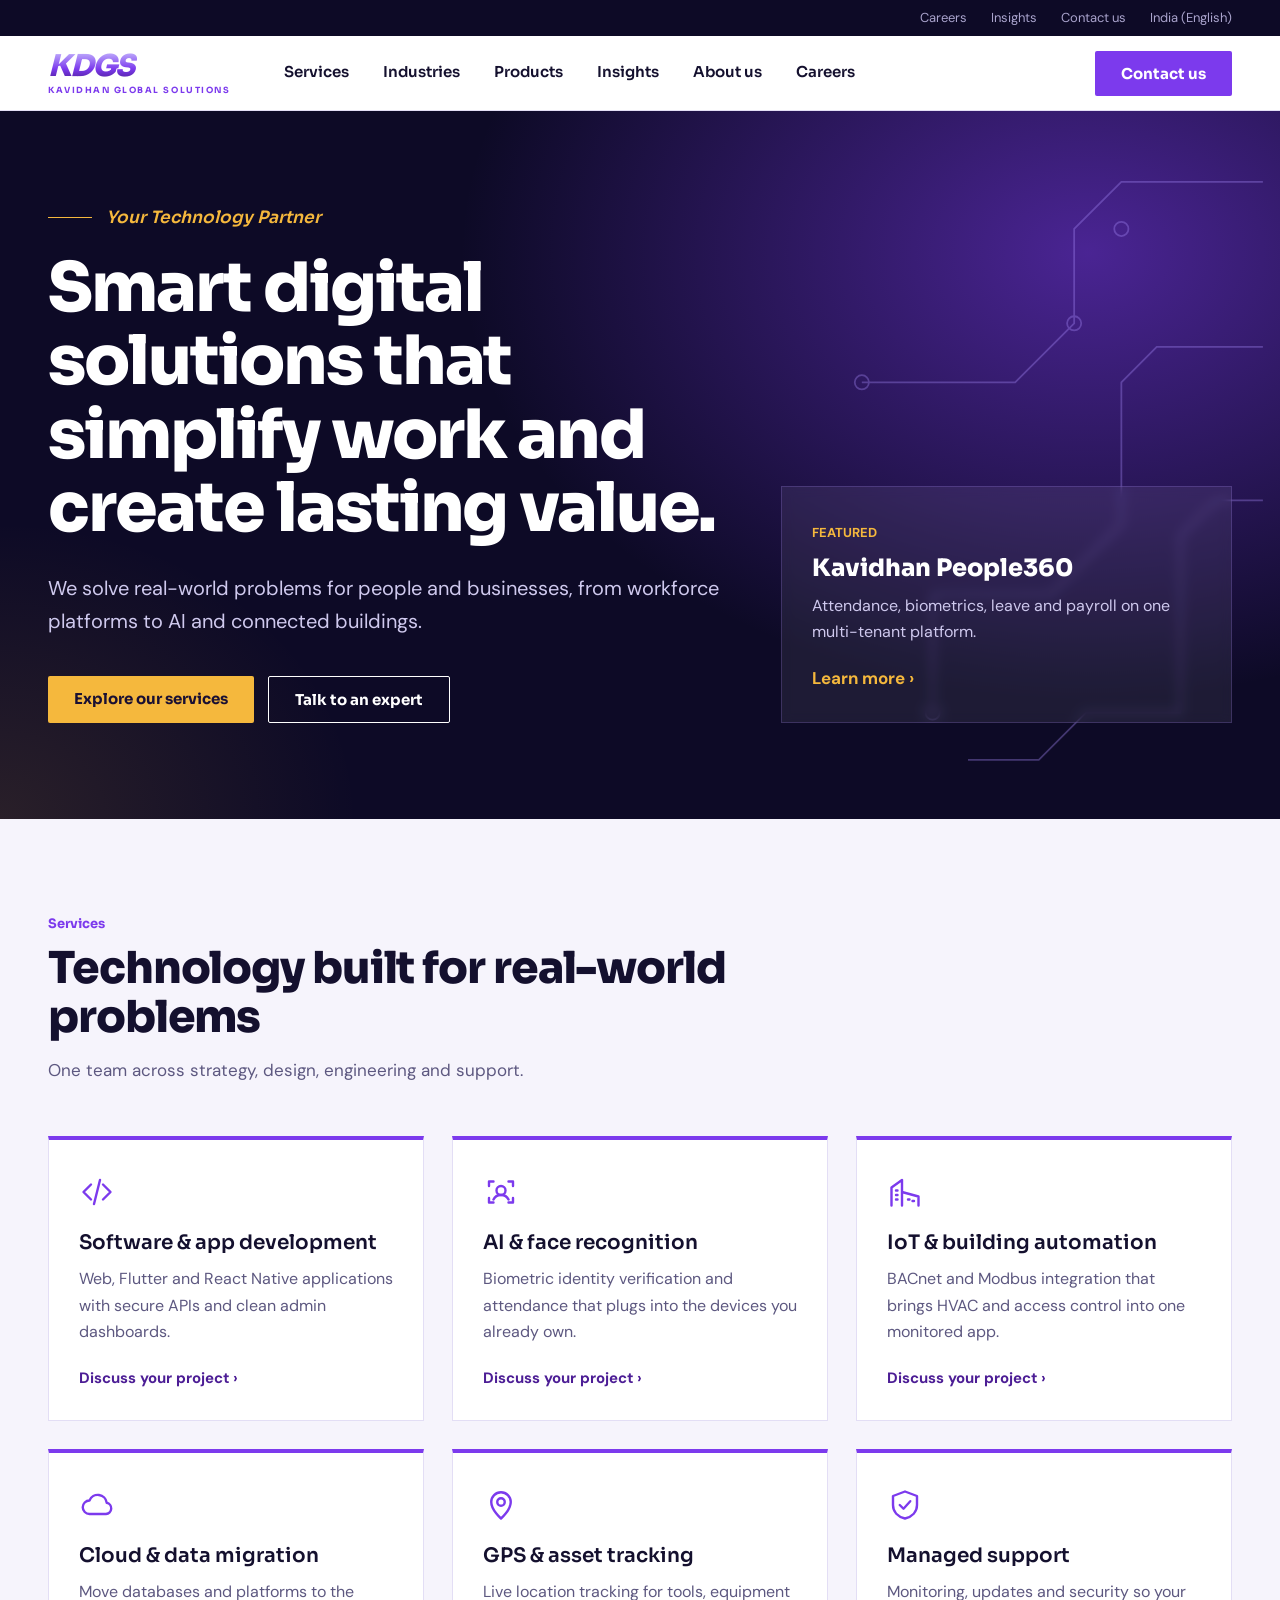
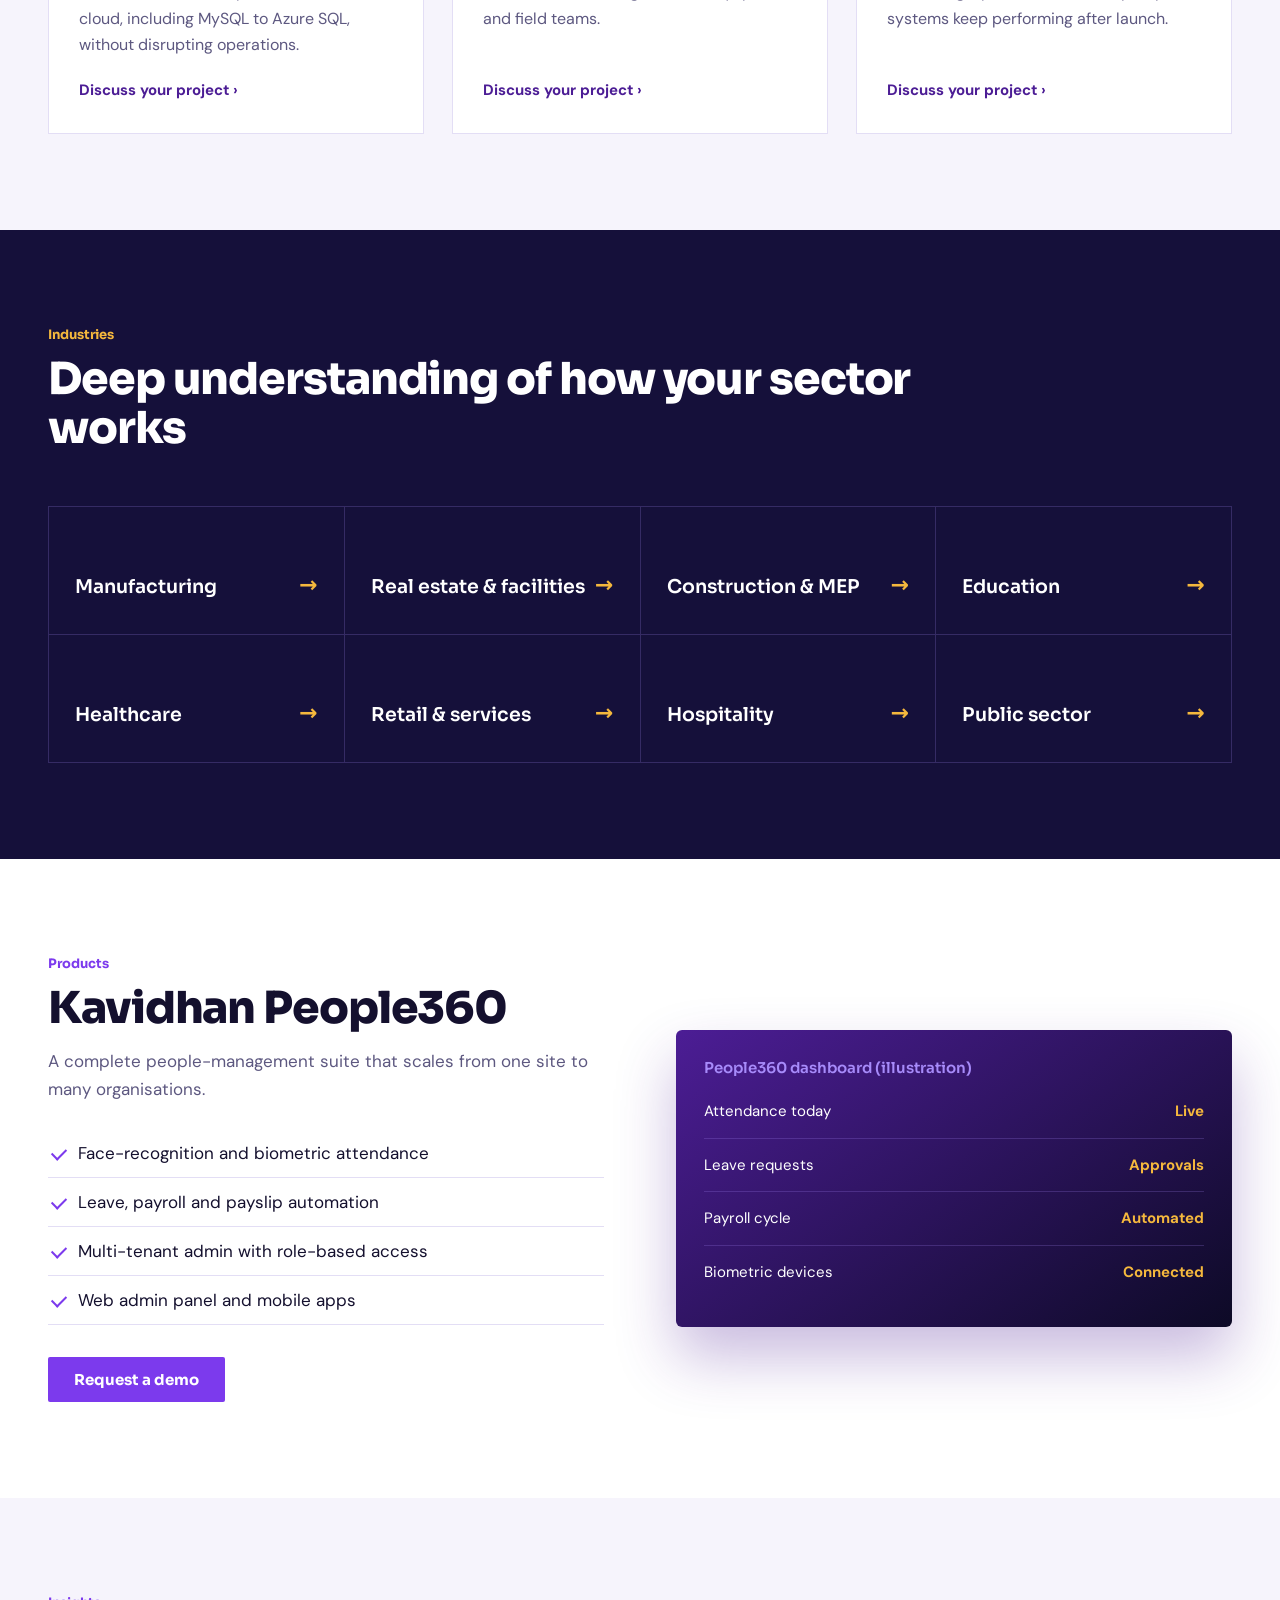
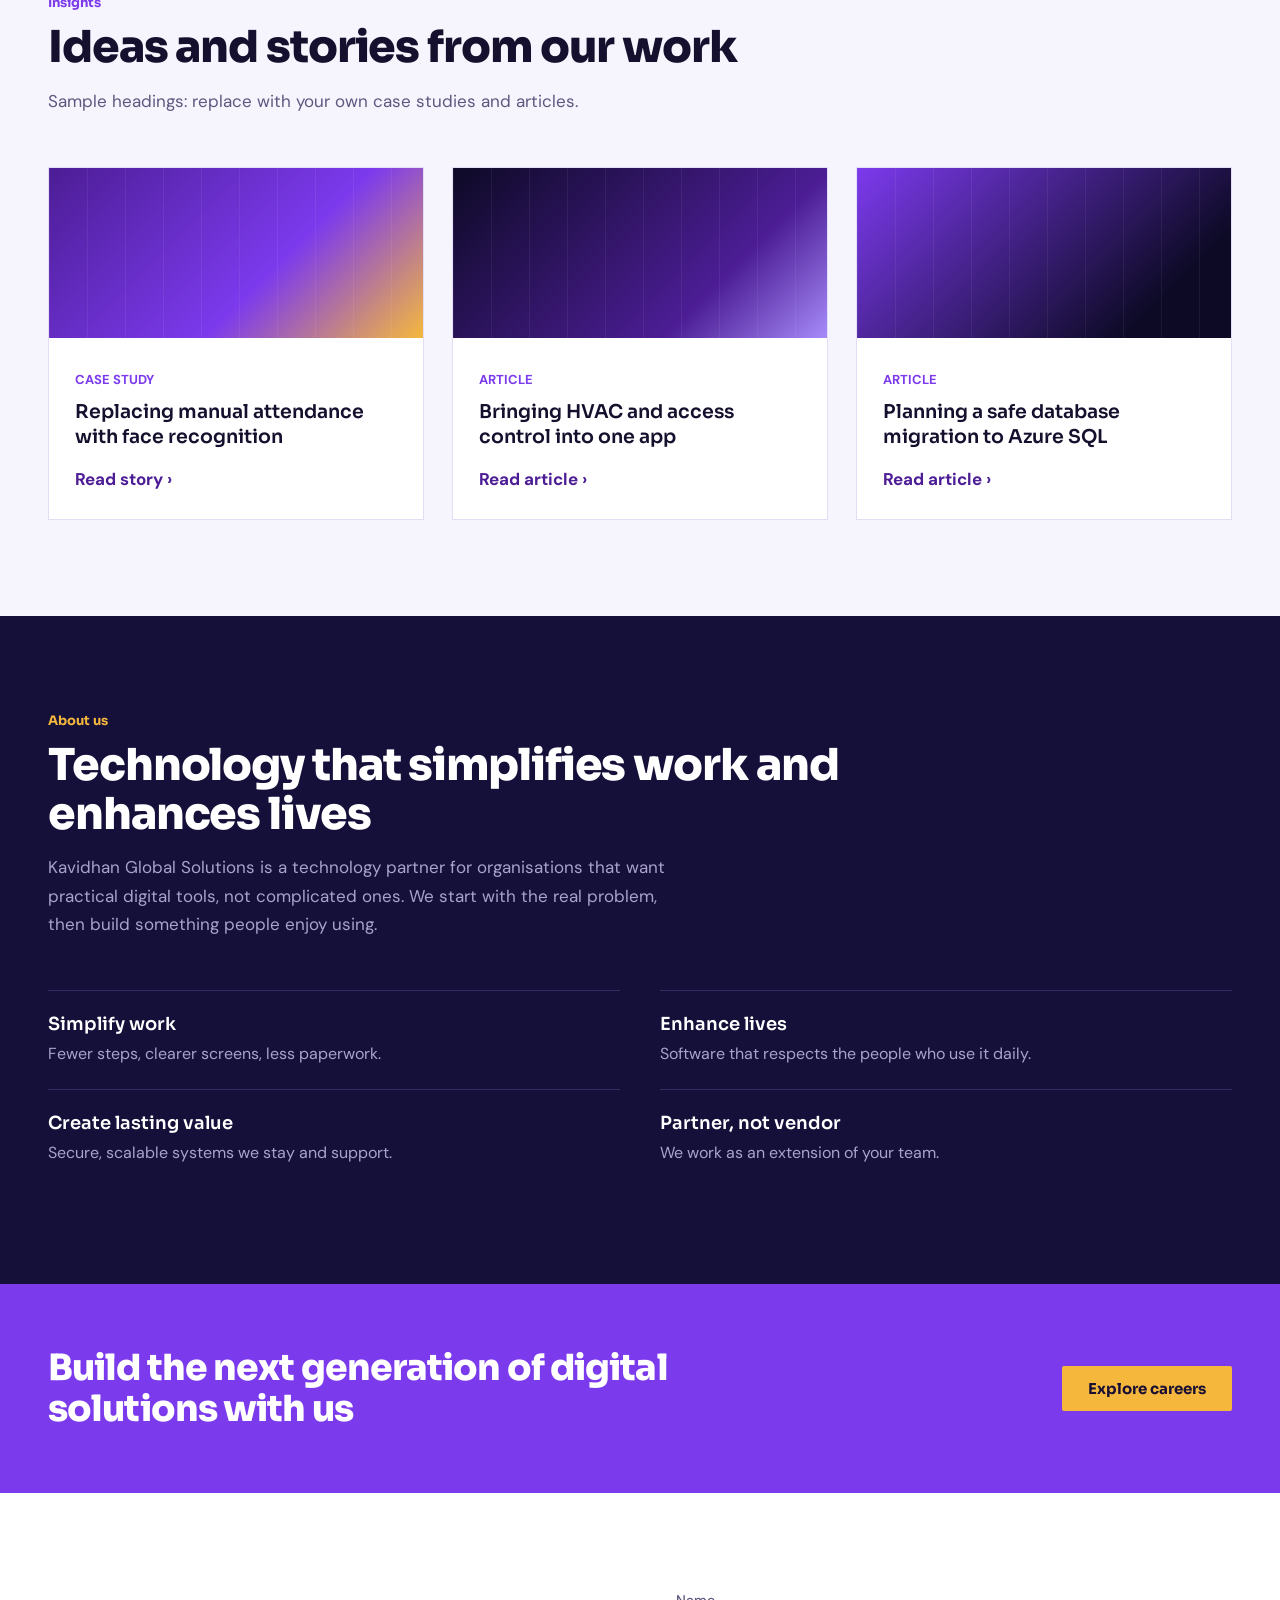
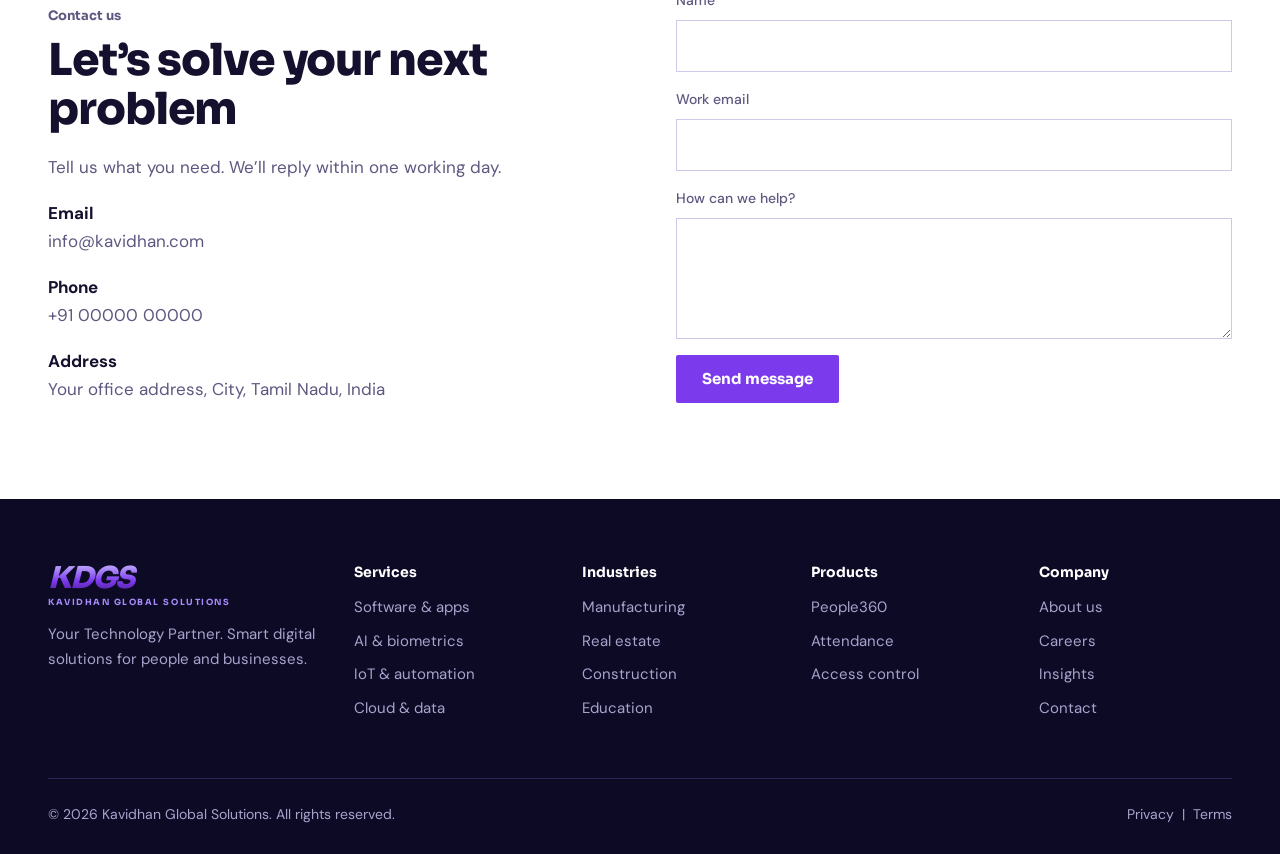
==== index.html @ 0da5077d "Create index.html" ====
<!DOCTYPE html>
<html lang="en">
<head>
<meta charset="utf-8">
<meta name="viewport" content="width=device-width, initial-scale=1">
<title>Kavidhan Global Solutions | Your Technology Partner</title>
<meta name="description" content="Kavidhan Global Solutions (KDGS): digital, AI and connected-systems solutions that simplify work, enhance lives and create lasting value.">
<link rel="preconnect" href="https://fonts.googleapis.com">
<link rel="preconnect" href="https://fonts.gstatic.com" crossorigin>
<link href="https://fonts.googleapis.com/css2?family=Sora:wght@400;600;800&family=DM+Sans:wght@400;500;700&display=swap" rel="stylesheet">
<style>
:root{--ink:#14102e;--bg:#0d0a26;--bg2:#15103a;--violet:#7c3aed;--violet-d:#4c1d95;--violet-l:#a78bfa;--gold:#f5b83d;--paper:#f6f4fc;--muted:#5d5880;--mutedd:#a9a3cc;--line:#e3def5;--lined:rgba(167,139,250,.22);
--display:'Sora',system-ui,sans-serif;--body:'DM Sans',system-ui,sans-serif}
*{box-sizing:border-box;margin:0;padding:0}
html{scroll-behavior:smooth}
body{font:400 17px/1.65 var(--body);color:var(--ink);background:#fff;-webkit-font-smoothing:antialiased}
a{color:inherit;text-decoration:none}
ul{list-style:none}
:focus-visible{outline:2px solid var(--gold);outline-offset:3px}
.wrap{max-width:1240px;margin:0 auto;padding:0 28px}
.arrow::after{content:" \203A";font-weight:700}

/* logo */
.logo{display:inline-flex;flex-direction:column;line-height:1}
.logo b{font:800 italic 30px/1 var(--display);letter-spacing:-.04em;background:linear-gradient(180deg,#c4b5fd,#7c3aed 60%,#4c1d95);-webkit-background-clip:text;background-clip:text;color:transparent}
.logo i{font:700 8.5px/1 var(--display);letter-spacing:.18em;color:var(--violet);margin-top:5px;font-style:normal}

/* top bar + nav */
.util{background:var(--bg);color:var(--mutedd);font-size:13px}
.util .wrap{display:flex;justify-content:flex-end;gap:24px;height:36px;align-items:center}
.util a:hover{color:var(--gold)}
header{position:sticky;top:0;z-index:20;background:#fff;border-bottom:1px solid var(--line)}
nav{display:flex;align-items:center;gap:40px;height:74px}
.menu{display:flex;gap:6px;height:100%;flex:1}
.menu>li{position:static;display:flex;align-items:center}
.menu>li>a{padding:0 14px;height:100%;display:flex;align-items:center;font:600 15px var(--display);border-bottom:3px solid transparent}
.menu>li:hover>a,.menu>li:focus-within>a{border-color:var(--violet);color:var(--violet-d)}
.mega{position:absolute;left:0;right:0;top:100%;background:#fff;border-top:1px solid var(--line);box-shadow:0 24px 40px rgba(20,16,46,.12);display:none;padding:34px 0}
.menu>li:hover .mega,.menu>li:focus-within .mega{display:block}
.mega .wrap{display:grid;grid-template-columns:1.1fr 2fr;gap:48px}
.mega h4{font:800 22px/1.2 var(--display);margin-bottom:8px}
.mega p{color:var(--muted);font-size:15px}
.mega ul{display:grid;grid-template-columns:1fr 1fr;gap:6px 32px;align-content:start}
.mega li a{display:block;padding:8px 0;font-weight:500;border-bottom:1px solid var(--line)}
.mega li a:hover{color:var(--violet)}
.btn{display:inline-block;padding:13px 26px;font:700 15px var(--display);border-radius:2px;transition:.2s;cursor:pointer;border:0}
.btn.gold{background:var(--gold);color:#1a1033}.btn.gold:hover{background:#ffd06b}
.btn.vio{background:var(--violet);color:#fff}.btn.vio:hover{background:var(--violet-d)}
.btn.ghost{border:1.5px solid #fff;color:#fff;background:none}.btn.ghost:hover{background:#fff;color:var(--ink)}
.tog{display:none;margin-left:auto;background:none;border:1px solid var(--line);padding:8px 12px;font:600 14px var(--display);border-radius:4px}
@media(max-width:980px){
 .tog{display:block}.nav-cta{display:none}
 .menu{display:none;position:absolute;top:100%;left:0;right:0;background:#fff;flex-direction:column;height:auto;padding:8px 28px 20px;border-bottom:1px solid var(--line)}
 .menu.open{display:flex}.menu>li{height:auto}.menu>li>a{padding:12px 0;height:auto;border:0}.mega{display:none!important}}

/* hero */
.hero{background:radial-gradient(70% 90% at 85% 20%,rgba(124,58,237,.55),transparent 70%),radial-gradient(40% 60% at 0% 100%,rgba(245,184,61,.12),transparent 70%),var(--bg);color:#fff;position:relative;overflow:hidden}
.hero svg{position:absolute;right:-40px;top:0;height:100%;width:55%;opacity:.35;pointer-events:none}
.hero .wrap{position:relative;display:grid;grid-template-columns:1.5fr 1fr;gap:56px;padding-top:96px;padding-bottom:96px;align-items:end}
.tag{display:flex;align-items:center;gap:14px;font:italic 600 17px var(--display);color:var(--gold);margin-bottom:24px}
.tag::before{content:"";height:1px;width:44px;background:var(--gold)}
h1{font:800 clamp(36px,5.6vw,68px)/1.08 var(--display);letter-spacing:-.03em}
.hero p.lead{font-size:20px;color:#cfc9ee;max-width:34em;margin:26px 0 38px}
.cta{display:flex;gap:14px;flex-wrap:wrap}
.feat{background:rgba(255,255,255,.07);border:1px solid var(--lined);backdrop-filter:blur(6px);padding:30px}
.feat small{color:var(--gold);font-weight:700;font-size:13px}
.feat h3{font:800 24px/1.25 var(--display);margin:8px 0 10px}
.feat p{color:#cfc9ee;font-size:16px;margin-bottom:18px}
.feat a{font-weight:700;color:var(--gold)}
@media(max-width:900px){.hero .wrap{grid-template-columns:1fr;padding-top:64px;padding-bottom:64px}}

/* sections */
section{padding:96px 0}
.paper{background:var(--paper)}
.dark{background:var(--bg2);color:#fff}
.eyebrow{font:700 13px var(--display);color:var(--violet);margin-bottom:12px}
h2{font:800 clamp(28px,3.8vw,44px)/1.12 var(--display);letter-spacing:-.025em;max-width:20em}
.sub{color:var(--muted);max-width:38em;margin-top:14px}
.head{margin-bottom:52px}
.dark .sub{color:var(--mutedd)}

.grid3{display:grid;grid-template-columns:repeat(3,1fr);gap:28px}
.card{background:#fff;border:1px solid var(--line);padding:34px 30px 30px;display:flex;flex-direction:column;transition:.25s;border-top:4px solid var(--violet)}
.card:hover{box-shadow:0 18px 40px rgba(76,29,149,.14);transform:translateY(-4px)}
.card svg{width:36px;height:36px;stroke:var(--violet);fill:none;stroke-width:1.6;stroke-linecap:round;stroke-linejoin:round;margin-bottom:20px}
.card h3{font:600 20px/1.3 var(--display);margin-bottom:10px}
.card p{color:var(--muted);font-size:16px;margin-bottom:20px;flex:1}
.card a{font-weight:700;color:var(--violet-d);font-size:15px}
@media(max-width:960px){.grid3{grid-template-columns:1fr 1fr}}
@media(max-width:600px){.grid3{grid-template-columns:1fr}}

/* industries */
.ind{display:grid;grid-template-columns:repeat(4,1fr);border-top:1px solid var(--lined);border-left:1px solid var(--lined)}
.ind a{padding:34px 26px;border-right:1px solid var(--lined);border-bottom:1px solid var(--lined);font:600 19px/1.3 var(--display);display:flex;justify-content:space-between;align-items:flex-end;min-height:128px;transition:.2s}
.ind a:hover{background:var(--violet)}
.ind a::after{content:"\2192";color:var(--gold);font-size:22px}
@media(max-width:900px){.ind{grid-template-columns:1fr 1fr}}

/* product split */
.split{display:grid;grid-template-columns:1fr 1fr;gap:72px;align-items:center}
@media(max-width:860px){.split{grid-template-columns:1fr;gap:36px}}
.shot{background:linear-gradient(145deg,var(--violet-d),var(--bg));padding:28px;border-radius:6px;color:#fff;box-shadow:0 30px 60px rgba(76,29,149,.3)}
.shot .row{display:flex;justify-content:space-between;padding:14px 0;border-bottom:1px solid var(--lined);font-size:15px}
.shot .row:last-child{border:0}.shot .row b{color:var(--gold)}
.shot h4{font:600 15px var(--display);color:var(--violet-l);margin-bottom:8px}
.ticks li{padding:10px 0 10px 30px;position:relative;border-bottom:1px solid var(--line)}
.ticks li::before{content:"";position:absolute;left:4px;top:19px;width:12px;height:7px;border-left:2.5px solid var(--violet);border-bottom:2.5px solid var(--violet);transform:rotate(-45deg)}

/* stories */
.story{display:flex;flex-direction:column;background:#fff;border:1px solid var(--line)}
.story .img{height:170px;background:linear-gradient(135deg,var(--violet-d),var(--violet) 60%,var(--gold));position:relative;overflow:hidden}
.story:nth-child(2) .img{background:linear-gradient(135deg,var(--bg),var(--violet-d) 70%,var(--violet-l))}
.story:nth-child(3) .img{background:linear-gradient(135deg,var(--violet),var(--bg) 80%)}
.story .img::after{content:"";position:absolute;inset:0;background:repeating-linear-gradient(90deg,rgba(255,255,255,.06) 0 1px,transparent 1px 38px)}
.story div.b{padding:26px}
.story small{font-weight:700;color:var(--violet);font-size:13px}
.story h3{font:600 19px/1.35 var(--display);margin:8px 0 14px}

/* about + careers */
.values{display:grid;grid-template-columns:1fr 1fr;gap:0 40px}
.values li{padding:22px 0;border-top:1px solid var(--lined)}
.values strong{display:block;font:600 18px var(--display);margin-bottom:4px}
.values span{color:var(--mutedd);font-size:16px}
@media(max-width:700px){.values{grid-template-columns:1fr}}
.band{background:var(--violet);color:#fff;padding:64px 0}
.band .wrap{display:flex;justify-content:space-between;align-items:center;gap:32px;flex-wrap:wrap}
.band h2{max-width:22em;font-size:clamp(26px,3vw,36px)}

/* contact */
.contact{display:grid;grid-template-columns:1fr 1fr;gap:72px}
@media(max-width:860px){.contact{grid-template-columns:1fr;gap:36px}}
.info p{color:var(--muted);margin-top:18px}.info strong{display:block;color:var(--ink)}
form{display:grid;gap:16px}
label{font-size:14px;font-weight:500;color:var(--muted);display:grid;gap:6px}
input,textarea{font:inherit;color:var(--ink);background:#fff;border:1px solid #cfc8ea;padding:13px 14px;width:100%}
input:focus,textarea:focus{border-color:var(--violet);outline:none}
textarea{min-height:120px;resize:vertical}
form .btn{justify-self:start}

/* footer */
footer{background:var(--bg);color:var(--mutedd);padding:64px 0 28px;font-size:15px}
.fgrid{display:grid;grid-template-columns:1.4fr repeat(4,1fr);gap:36px}
footer h5{font:700 14px var(--display);color:#fff;margin-bottom:14px}
footer li{margin:9px 0}footer a:hover{color:var(--gold)}
.legal{border-top:1px solid var(--lined);margin-top:48px;padding-top:24px;display:flex;justify-content:space-between;flex-wrap:wrap;gap:12px;font-size:14px}
@media(max-width:900px){.fgrid{grid-template-columns:1fr 1fr}.fgrid>div:first-child{grid-column:1/-1}}
@media(prefers-reduced-motion:reduce){*{transition:none!important;scroll-behavior:auto!important}}
</style>
</head>
<body>

<div class="util"><div class="wrap"><a href="#careers">Careers</a><a href="#insights">Insights</a><a href="#contact">Contact us</a><span>India (English)</span></div></div>

<header>
  <div class="wrap">
    <nav aria-label="Main">
      <a href="#top" class="logo" aria-label="Kavidhan Global Solutions home"><b>KDGS</b><i>KAVIDHAN GLOBAL SOLUTIONS</i></a>
      <button class="tog" aria-expanded="false" aria-controls="menu">Menu</button>
      <ul class="menu" id="menu">
        <li><a href="#services">Services</a>
          <div class="mega"><div class="wrap">
            <div><h4>Services</h4><p>Strategy, engineering and support for digital products and connected systems.</p></div>
            <ul><li><a href="#services">Software &amp; app development</a></li><li><a href="#services">AI &amp; face recognition</a></li><li><a href="#services">IoT &amp; building automation</a></li><li><a href="#services">Cloud &amp; data migration</a></li><li><a href="#services">GPS &amp; asset tracking</a></li><li><a href="#services">Managed support</a></li></ul>
          </div></div></li>
        <li><a href="#industries">Industries</a>
          <div class="mega"><div class="wrap">
            <div><h4>Industries</h4><p>Domain-aware solutions built around how each sector works.</p></div>
            <ul><li><a href="#industries">Manufacturing</a></li><li><a href="#industries">Real estate &amp; facilities</a></li><li><a href="#industries">Construction &amp; MEP</a></li><li><a href="#industries">Education</a></li><li><a href="#industries">Healthcare</a></li><li><a href="#industries">Retail &amp; services</a></li></ul>
          </div></div></li>
        <li><a href="#products">Products</a>
          <div class="mega"><div class="wrap">
            <div><h4>Products</h4><p>Ready-to-deploy platforms, customised to your organisation.</p></div>
            <ul><li><a href="#products">Kavidhan People360</a></li><li><a href="#products">Attendance &amp; payroll</a></li><li><a href="#products">Access control</a></li><li><a href="#products">Tools tracker</a></li></ul>
          </div></div></li>
        <li><a href="#insights">Insights</a></li>
        <li><a href="#about">About us</a></li>
        <li><a href="#careers">Careers</a></li>
      </ul>
      <a href="#contact" class="btn vio nav-cta">Contact us</a>
    </nav>
  </div>
</header>

<main id="top">
  <section class="hero" style="padding:0">
    <svg viewBox="0 0 500 600" fill="none" stroke="#a78bfa" stroke-width="1.5" aria-hidden="true"><path d="M500 60H380l-40 40v80l-50 50H160"/><path d="M500 200h-90l-30 30v120l-60 60H220v90"/><path d="M500 330h-40l-30 30v150h-80l-40 40H250"/><circle cx="160" cy="230" r="6"/><circle cx="220" cy="510" r="6"/><circle cx="380" cy="100" r="6"/><circle cx="340" cy="180" r="6"/></svg>
    <div class="wrap">
      <div>
        <p class="tag">Your Technology Partner</p>
        <h1>Smart digital solutions that simplify work and create lasting value.</h1>
        <p class="lead">We solve real-world problems for people and businesses, from workforce platforms to AI and connected buildings.</p>
        <div class="cta"><a href="#services" class="btn gold">Explore our services</a><a href="#contact" class="btn ghost">Talk to an expert</a></div>
      </div>
      <aside class="feat">
        <small>FEATURED</small>
        <h3>Kavidhan People360</h3>
        <p>Attendance, biometrics, leave and payroll on one multi-tenant platform.</p>
        <a href="#products" class="arrow">Learn more</a>
      </aside>
    </div>
  </section>

  <section id="services" class="paper">
    <div class="wrap">
      <div class="head"><p class="eyebrow">Services</p><h2>Technology built for real-world problems</h2><p class="sub">One team across strategy, design, engineering and support.</p></div>
      <div class="grid3">
        <article class="card"><svg viewBox="0 0 24 24"><path d="M8 7l-5 5 5 5M16 7l5 5-5 5M14 4l-4 16"/></svg><h3>Software &amp; app development</h3><p>Web, Flutter and React Native applications with secure APIs and clean admin dashboards.</p><a href="#contact" class="arrow">Discuss your project</a></article>
        <article class="card"><svg viewBox="0 0 24 24"><path d="M4 8V5h3M17 5h3v3M20 16v3h-3M7 19H4v-3"/><circle cx="12" cy="11" r="3"/><path d="M7 17c1-2.2 2.8-3 5-3s4 .8 5 3"/></svg><h3>AI &amp; face recognition</h3><p>Biometric identity verification and attendance that plugs into the devices you already own.</p><a href="#contact" class="arrow">Discuss your project</a></article>
        <article class="card"><svg viewBox="0 0 24 24"><path d="M3 21V9l7-5v17M10 21V12l11 3v6"/><path d="M6 11h1M6 14h1M6 17h1M14 17h1M17 18h1"/></svg><h3>IoT &amp; building automation</h3><p>BACnet and Modbus integration that brings HVAC and access control into one monitored app.</p><a href="#contact" class="arrow">Discuss your project</a></article>
        <article class="card"><svg viewBox="0 0 24 24"><path d="M7 18a4.5 4.5 0 010-9 6 6 0 0111.5 1.5A3.8 3.8 0 0118 18z"/></svg><h3>Cloud &amp; data migration</h3><p>Move databases and platforms to the cloud, including MySQL to Azure SQL, without disrupting operations.</p><a href="#contact" class="arrow">Discuss your project</a></article>
        <article class="card"><svg viewBox="0 0 24 24"><path d="M12 21s-6.5-5.6-6.5-11a6.5 6.5 0 0113 0c0 5.4-6.5 11-6.5 11z"/><circle cx="12" cy="10" r="2.5"/></svg><h3>GPS &amp; asset tracking</h3><p>Live location tracking for tools, equipment and field teams.</p><a href="#contact" class="arrow">Discuss your project</a></article>
        <article class="card"><svg viewBox="0 0 24 24"><path d="M12 3l8 3v6c0 4.5-3.2 7.8-8 9-4.8-1.2-8-4.5-8-9V6z"/><path d="M8.5 12l2.5 2.5 4.5-5"/></svg><h3>Managed support</h3><p>Monitoring, updates and security so your systems keep performing after launch.</p><a href="#contact" class="arrow">Discuss your project</a></article>
      </div>
    </div>
  </section>

  <section id="industries" class="dark">
    <div class="wrap">
      <div class="head"><p class="eyebrow" style="color:var(--gold)">Industries</p><h2>Deep understanding of how your sector works</h2></div>
      <div class="ind">
        <a href="#contact">Manufacturing</a><a href="#contact">Real estate &amp; facilities</a><a href="#contact">Construction &amp; MEP</a><a href="#contact">Education</a>
        <a href="#contact">Healthcare</a><a href="#contact">Retail &amp; services</a><a href="#contact">Hospitality</a><a href="#contact">Public sector</a>
      </div>
    </div>
  </section>

  <section id="products">
    <div class="wrap split">
      <div>
        <p class="eyebrow">Products</p>
        <h2>Kavidhan People360</h2>
        <p class="sub">A complete people-management suite that scales from one site to many organisations.</p>
        <ul class="ticks" style="margin:26px 0 32px"><li>Face-recognition and biometric attendance</li><li>Leave, payroll and payslip automation</li><li>Multi-tenant admin with role-based access</li><li>Web admin panel and mobile apps</li></ul>
        <a href="#contact" class="btn vio">Request a demo</a>
      </div>
      <div class="shot" aria-hidden="true">
        <h4>People360 dashboard (illustration)</h4>
        <div class="row"><span>Attendance today</span><b>Live</b></div>
        <div class="row"><span>Leave requests</span><b>Approvals</b></div>
        <div class="row"><span>Payroll cycle</span><b>Automated</b></div>
        <div class="row"><span>Biometric devices</span><b>Connected</b></div>
      </div>
    </div>
  </section>

  <section id="insights" class="paper">
    <div class="wrap">
      <div class="head"><p class="eyebrow">Insights</p><h2>Ideas and stories from our work</h2><p class="sub">Sample headings: replace with your own case studies and articles.</p></div>
      <div class="grid3">
        <a href="#contact" class="story"><div class="img"></div><div class="b"><small>CASE STUDY</small><h3>Replacing manual attendance with face recognition</h3><span class="arrow" style="font-weight:700;color:var(--violet-d)">Read story</span></div></a>
        <a href="#contact" class="story"><div class="img"></div><div class="b"><small>ARTICLE</small><h3>Bringing HVAC and access control into one app</h3><span class="arrow" style="font-weight:700;color:var(--violet-d)">Read article</span></div></a>
        <a href="#contact" class="story"><div class="img"></div><div class="b"><small>ARTICLE</small><h3>Planning a safe database migration to Azure SQL</h3><span class="arrow" style="font-weight:700;color:var(--violet-d)">Read article</span></div></a>
      </div>
    </div>
  </section>

  <section id="about" class="dark">
    <div class="wrap">
      <div class="head"><p class="eyebrow" style="color:var(--gold)">About us</p><h2>Technology that simplifies work and enhances lives</h2><p class="sub">Kavidhan Global Solutions is a technology partner for organisations that want practical digital tools, not complicated ones. We start with the real problem, then build something people enjoy using.</p></div>
      <ul class="values">
        <li><strong>Simplify work</strong><span>Fewer steps, clearer screens, less paperwork.</span></li>
        <li><strong>Enhance lives</strong><span>Software that respects the people who use it daily.</span></li>
        <li><strong>Create lasting value</strong><span>Secure, scalable systems we stay and support.</span></li>
        <li><strong>Partner, not vendor</strong><span>We work as an extension of your team.</span></li>
      </ul>
    </div>
  </section>

  <div class="band" id="careers"><div class="wrap"><h2>Build the next generation of digital solutions with us</h2><a href="mailto:careers@kavidhan.com" class="btn gold">Explore careers</a></div></div>

  <section id="contact">
    <div class="wrap contact">
      <div class="info">
        <p class="eyebrow">Contact us</p>
        <h2>Let’s solve your next problem</h2>
        <p>Tell us what you need. We’ll reply within one working day.</p>
        <p><strong>Email</strong>info@kavidhan.com</p>
        <p><strong>Phone</strong>+91 00000 00000</p>
        <p><strong>Address</strong>Your office address, City, Tamil Nadu, India</p>
      </div>
      <form action="mailto:info@kavidhan.com" method="post" enctype="text/plain">
        <label>Name<input name="name" required autocomplete="name"></label>
        <label>Work email<input type="email" name="email" required autocomplete="email"></label>
        <label>How can we help?<textarea name="message" required></textarea></label>
        <button class="btn vio" type="submit">Send message</button>
      </form>
    </div>
  </section>
</main>

<footer>
  <div class="wrap">
    <div class="fgrid">
      <div><a href="#top" class="logo"><b>KDGS</b><i style="color:#a78bfa">KAVIDHAN GLOBAL SOLUTIONS</i></a><p style="margin-top:16px;max-width:22em">Your Technology Partner. Smart digital solutions for people and businesses.</p></div>
      <div><h5>Services</h5><ul><li><a href="#services">Software &amp; apps</a></li><li><a href="#services">AI &amp; biometrics</a></li><li><a href="#services">IoT &amp; automation</a></li><li><a href="#services">Cloud &amp; data</a></li></ul></div>
      <div><h5>Industries</h5><ul><li><a href="#industries">Manufacturing</a></li><li><a href="#industries">Real estate</a></li><li><a href="#industries">Construction</a></li><li><a href="#industries">Education</a></li></ul></div>
      <div><h5>Products</h5><ul><li><a href="#products">People360</a></li><li><a href="#products">Attendance</a></li><li><a href="#products">Access control</a></li></ul></div>
      <div><h5>Company</h5><ul><li><a href="#about">About us</a></li><li><a href="#careers">Careers</a></li><li><a href="#insights">Insights</a></li><li><a href="#contact">Contact</a></li></ul></div>
    </div>
    <div class="legal"><span>© <span id="y">2026</span> Kavidhan Global Solutions. All rights reserved.</span><span><a href="#">Privacy</a> &nbsp;|&nbsp; <a href="#">Terms</a></span></div>
  </div>
</footer>
<script>
document.getElementById('y').textContent=new Date().getFullYear();
var t=document.querySelector('.tog'),m=document.getElementById('menu');
t.addEventListener('click',function(){var o=m.classList.toggle('open');t.setAttribute('aria-expanded',o)});
</script>
</body>
</html>
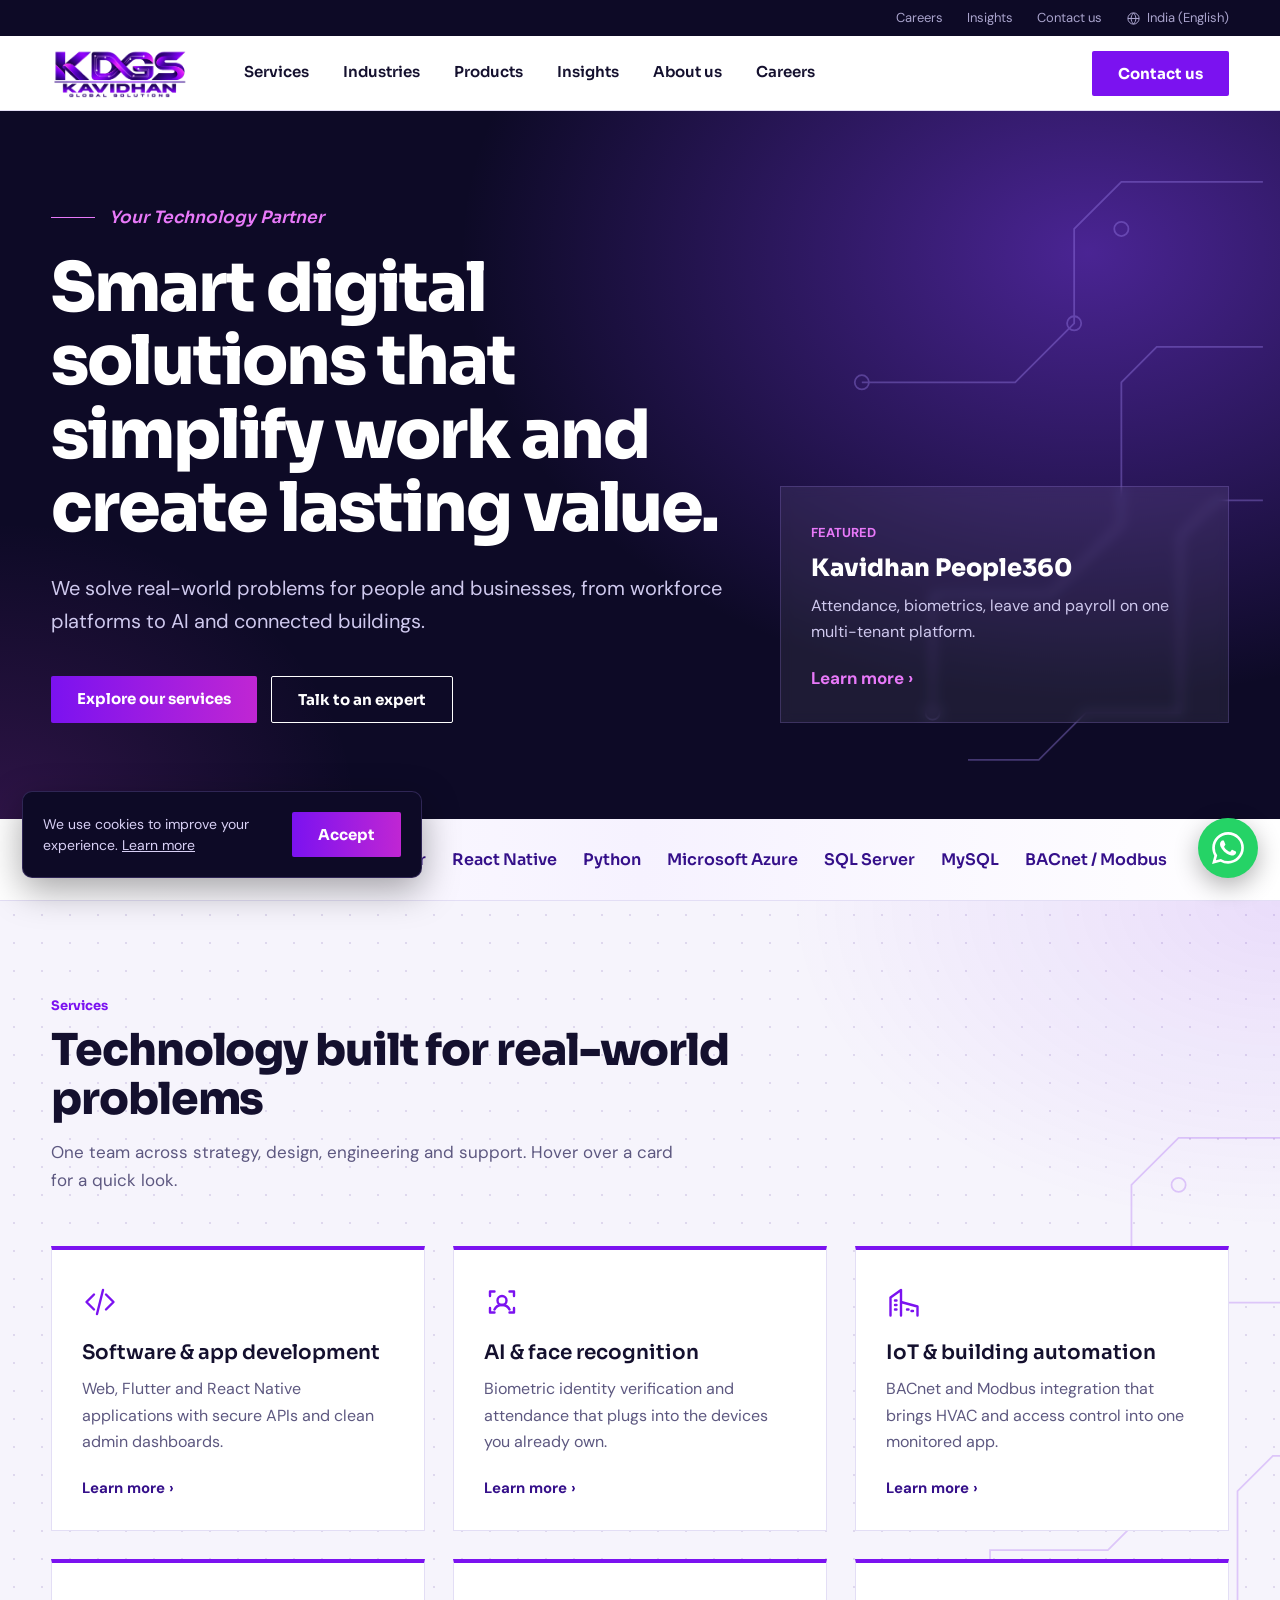
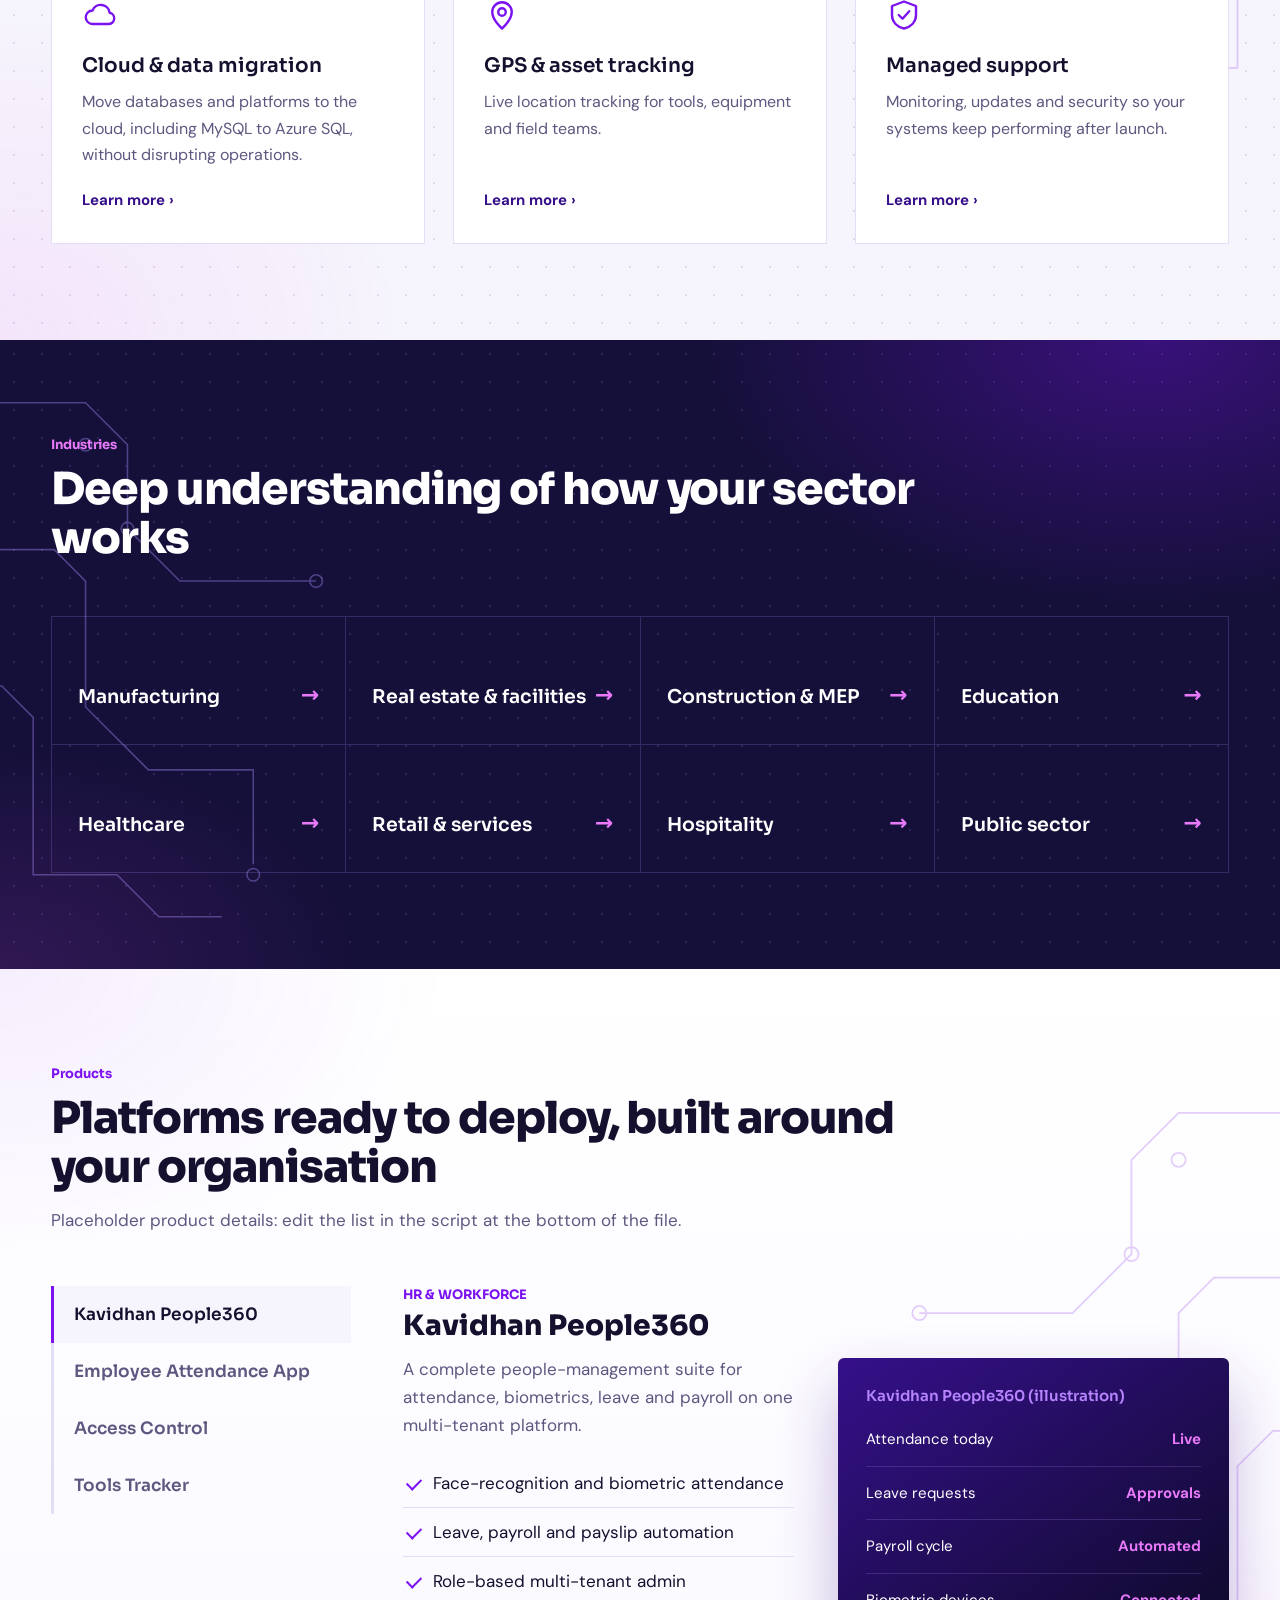
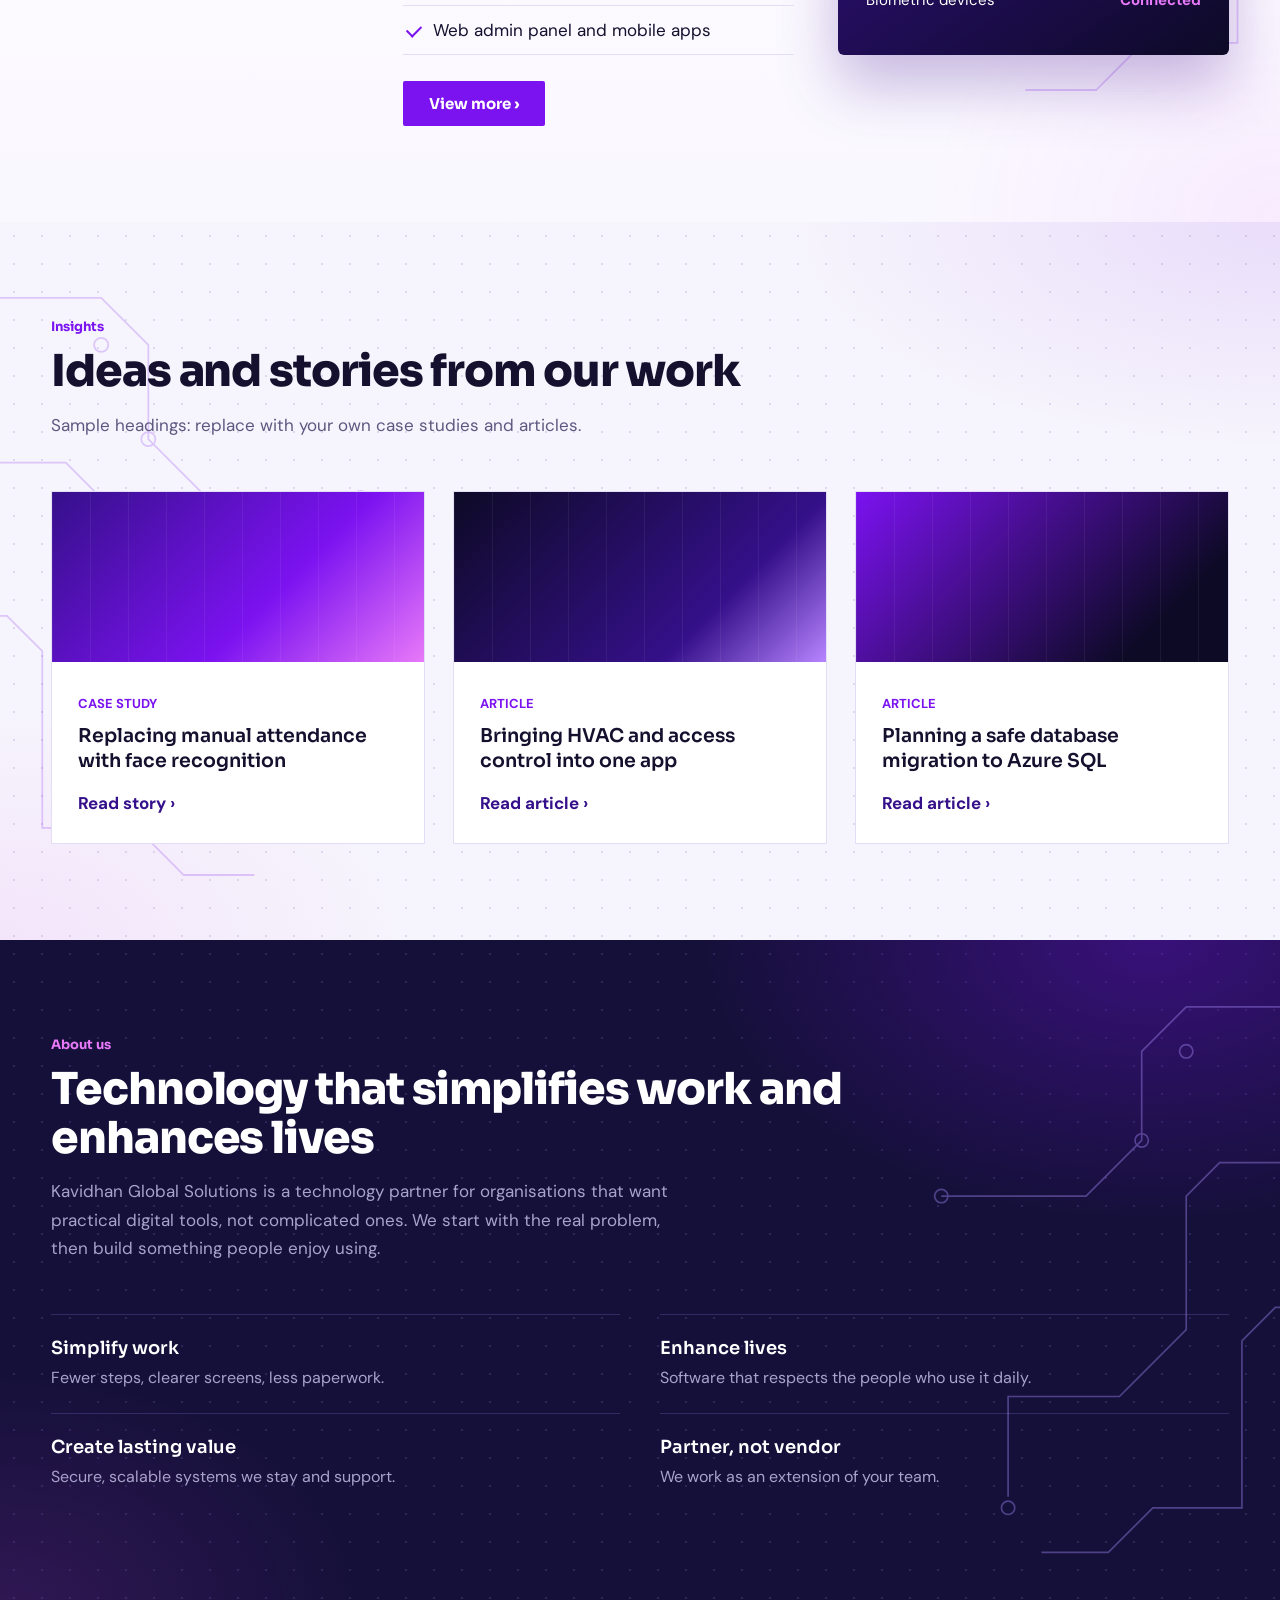
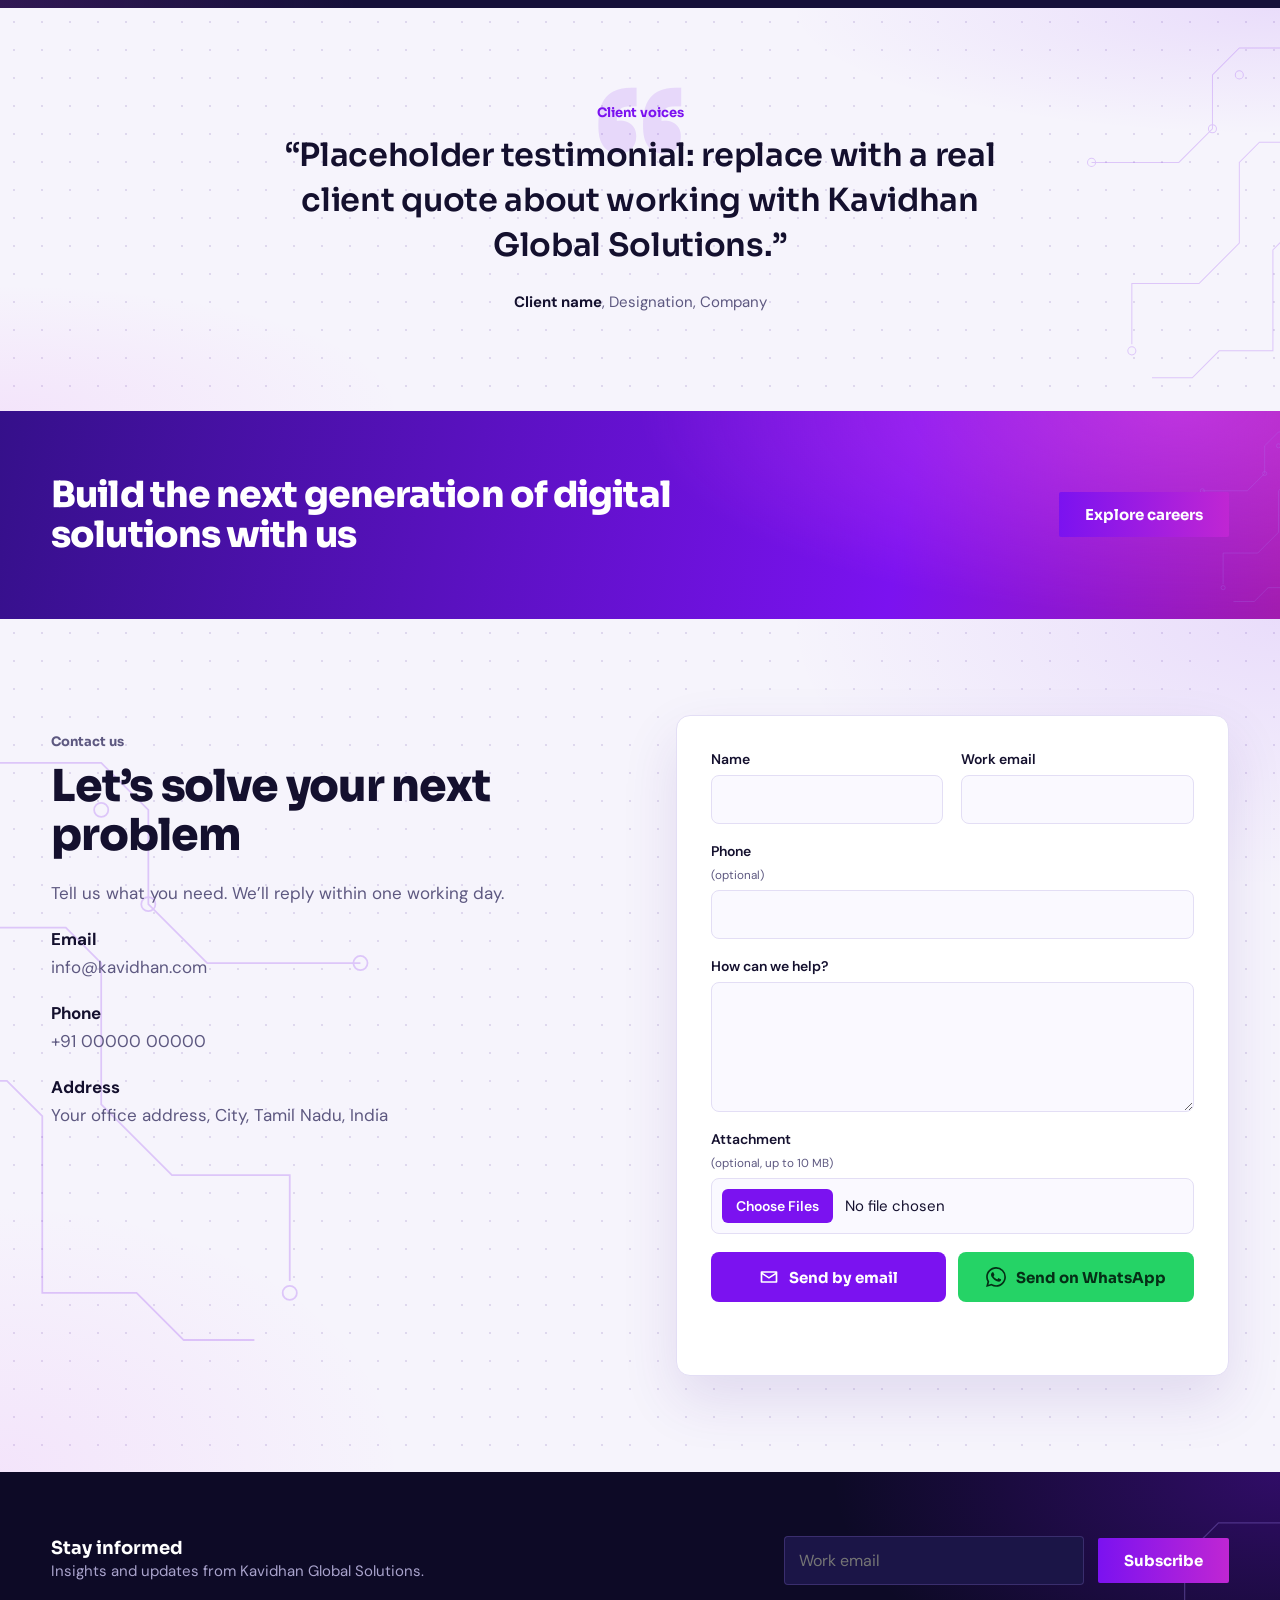
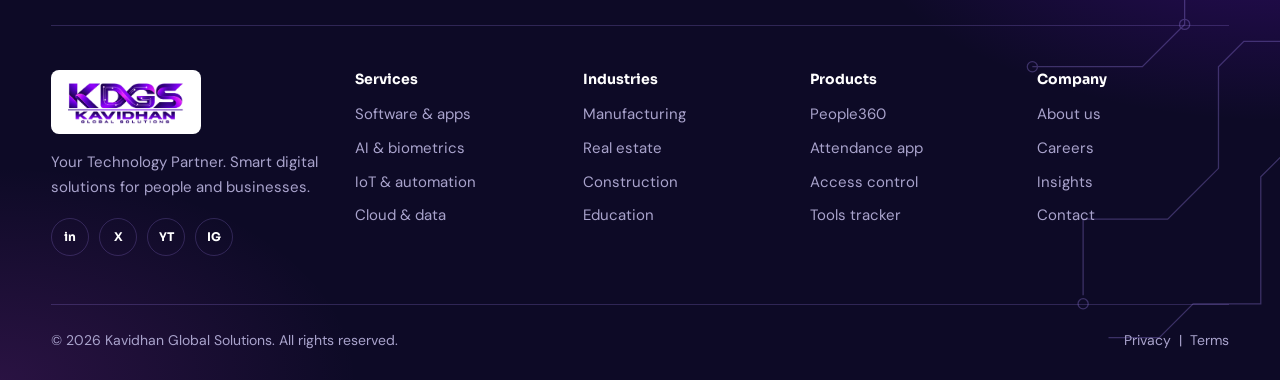
==== commit 8d684400: "verssion 1" ====
--- a/index.html
+++ b/index.html
@@ -8,169 +8,33 @@
 <link rel="preconnect" href="https://fonts.googleapis.com">
 <link rel="preconnect" href="https://fonts.gstatic.com" crossorigin>
 <link href="https://fonts.googleapis.com/css2?family=Sora:wght@400;600;800&family=DM+Sans:wght@400;500;700&display=swap" rel="stylesheet">
-<style>
-:root{--ink:#14102e;--bg:#0d0a26;--bg2:#15103a;--violet:#7c3aed;--violet-d:#4c1d95;--violet-l:#a78bfa;--gold:#f5b83d;--paper:#f6f4fc;--muted:#5d5880;--mutedd:#a9a3cc;--line:#e3def5;--lined:rgba(167,139,250,.22);
---display:'Sora',system-ui,sans-serif;--body:'DM Sans',system-ui,sans-serif}
-*{box-sizing:border-box;margin:0;padding:0}
-html{scroll-behavior:smooth}
-body{font:400 17px/1.65 var(--body);color:var(--ink);background:#fff;-webkit-font-smoothing:antialiased}
-a{color:inherit;text-decoration:none}
-ul{list-style:none}
-:focus-visible{outline:2px solid var(--gold);outline-offset:3px}
-.wrap{max-width:1240px;margin:0 auto;padding:0 28px}
-.arrow::after{content:" \203A";font-weight:700}
-
-/* logo */
-.logo{display:inline-flex;flex-direction:column;line-height:1}
-.logo b{font:800 italic 30px/1 var(--display);letter-spacing:-.04em;background:linear-gradient(180deg,#c4b5fd,#7c3aed 60%,#4c1d95);-webkit-background-clip:text;background-clip:text;color:transparent}
-.logo i{font:700 8.5px/1 var(--display);letter-spacing:.18em;color:var(--violet);margin-top:5px;font-style:normal}
-
-/* top bar + nav */
-.util{background:var(--bg);color:var(--mutedd);font-size:13px}
-.util .wrap{display:flex;justify-content:flex-end;gap:24px;height:36px;align-items:center}
-.util a:hover{color:var(--gold)}
-header{position:sticky;top:0;z-index:20;background:#fff;border-bottom:1px solid var(--line)}
-nav{display:flex;align-items:center;gap:40px;height:74px}
-.menu{display:flex;gap:6px;height:100%;flex:1}
-.menu>li{position:static;display:flex;align-items:center}
-.menu>li>a{padding:0 14px;height:100%;display:flex;align-items:center;font:600 15px var(--display);border-bottom:3px solid transparent}
-.menu>li:hover>a,.menu>li:focus-within>a{border-color:var(--violet);color:var(--violet-d)}
-.mega{position:absolute;left:0;right:0;top:100%;background:#fff;border-top:1px solid var(--line);box-shadow:0 24px 40px rgba(20,16,46,.12);display:none;padding:34px 0}
-.menu>li:hover .mega,.menu>li:focus-within .mega{display:block}
-.mega .wrap{display:grid;grid-template-columns:1.1fr 2fr;gap:48px}
-.mega h4{font:800 22px/1.2 var(--display);margin-bottom:8px}
-.mega p{color:var(--muted);font-size:15px}
-.mega ul{display:grid;grid-template-columns:1fr 1fr;gap:6px 32px;align-content:start}
-.mega li a{display:block;padding:8px 0;font-weight:500;border-bottom:1px solid var(--line)}
-.mega li a:hover{color:var(--violet)}
-.btn{display:inline-block;padding:13px 26px;font:700 15px var(--display);border-radius:2px;transition:.2s;cursor:pointer;border:0}
-.btn.gold{background:var(--gold);color:#1a1033}.btn.gold:hover{background:#ffd06b}
-.btn.vio{background:var(--violet);color:#fff}.btn.vio:hover{background:var(--violet-d)}
-.btn.ghost{border:1.5px solid #fff;color:#fff;background:none}.btn.ghost:hover{background:#fff;color:var(--ink)}
-.tog{display:none;margin-left:auto;background:none;border:1px solid var(--line);padding:8px 12px;font:600 14px var(--display);border-radius:4px}
-@media(max-width:980px){
- .tog{display:block}.nav-cta{display:none}
- .menu{display:none;position:absolute;top:100%;left:0;right:0;background:#fff;flex-direction:column;height:auto;padding:8px 28px 20px;border-bottom:1px solid var(--line)}
- .menu.open{display:flex}.menu>li{height:auto}.menu>li>a{padding:12px 0;height:auto;border:0}.mega{display:none!important}}
-
-/* hero */
-.hero{background:radial-gradient(70% 90% at 85% 20%,rgba(124,58,237,.55),transparent 70%),radial-gradient(40% 60% at 0% 100%,rgba(245,184,61,.12),transparent 70%),var(--bg);color:#fff;position:relative;overflow:hidden}
-.hero svg{position:absolute;right:-40px;top:0;height:100%;width:55%;opacity:.35;pointer-events:none}
-.hero .wrap{position:relative;display:grid;grid-template-columns:1.5fr 1fr;gap:56px;padding-top:96px;padding-bottom:96px;align-items:end}
-.tag{display:flex;align-items:center;gap:14px;font:italic 600 17px var(--display);color:var(--gold);margin-bottom:24px}
-.tag::before{content:"";height:1px;width:44px;background:var(--gold)}
-h1{font:800 clamp(36px,5.6vw,68px)/1.08 var(--display);letter-spacing:-.03em}
-.hero p.lead{font-size:20px;color:#cfc9ee;max-width:34em;margin:26px 0 38px}
-.cta{display:flex;gap:14px;flex-wrap:wrap}
-.feat{background:rgba(255,255,255,.07);border:1px solid var(--lined);backdrop-filter:blur(6px);padding:30px}
-.feat small{color:var(--gold);font-weight:700;font-size:13px}
-.feat h3{font:800 24px/1.25 var(--display);margin:8px 0 10px}
-.feat p{color:#cfc9ee;font-size:16px;margin-bottom:18px}
-.feat a{font-weight:700;color:var(--gold)}
-@media(max-width:900px){.hero .wrap{grid-template-columns:1fr;padding-top:64px;padding-bottom:64px}}
-
-/* sections */
-section{padding:96px 0}
-.paper{background:var(--paper)}
-.dark{background:var(--bg2);color:#fff}
-.eyebrow{font:700 13px var(--display);color:var(--violet);margin-bottom:12px}
-h2{font:800 clamp(28px,3.8vw,44px)/1.12 var(--display);letter-spacing:-.025em;max-width:20em}
-.sub{color:var(--muted);max-width:38em;margin-top:14px}
-.head{margin-bottom:52px}
-.dark .sub{color:var(--mutedd)}
-
-.grid3{display:grid;grid-template-columns:repeat(3,1fr);gap:28px}
-.card{background:#fff;border:1px solid var(--line);padding:34px 30px 30px;display:flex;flex-direction:column;transition:.25s;border-top:4px solid var(--violet)}
-.card:hover{box-shadow:0 18px 40px rgba(76,29,149,.14);transform:translateY(-4px)}
-.card svg{width:36px;height:36px;stroke:var(--violet);fill:none;stroke-width:1.6;stroke-linecap:round;stroke-linejoin:round;margin-bottom:20px}
-.card h3{font:600 20px/1.3 var(--display);margin-bottom:10px}
-.card p{color:var(--muted);font-size:16px;margin-bottom:20px;flex:1}
-.card a{font-weight:700;color:var(--violet-d);font-size:15px}
-@media(max-width:960px){.grid3{grid-template-columns:1fr 1fr}}
-@media(max-width:600px){.grid3{grid-template-columns:1fr}}
-
-/* industries */
-.ind{display:grid;grid-template-columns:repeat(4,1fr);border-top:1px solid var(--lined);border-left:1px solid var(--lined)}
-.ind a{padding:34px 26px;border-right:1px solid var(--lined);border-bottom:1px solid var(--lined);font:600 19px/1.3 var(--display);display:flex;justify-content:space-between;align-items:flex-end;min-height:128px;transition:.2s}
-.ind a:hover{background:var(--violet)}
-.ind a::after{content:"\2192";color:var(--gold);font-size:22px}
-@media(max-width:900px){.ind{grid-template-columns:1fr 1fr}}
-
-/* product split */
-.split{display:grid;grid-template-columns:1fr 1fr;gap:72px;align-items:center}
-@media(max-width:860px){.split{grid-template-columns:1fr;gap:36px}}
-.shot{background:linear-gradient(145deg,var(--violet-d),var(--bg));padding:28px;border-radius:6px;color:#fff;box-shadow:0 30px 60px rgba(76,29,149,.3)}
-.shot .row{display:flex;justify-content:space-between;padding:14px 0;border-bottom:1px solid var(--lined);font-size:15px}
-.shot .row:last-child{border:0}.shot .row b{color:var(--gold)}
-.shot h4{font:600 15px var(--display);color:var(--violet-l);margin-bottom:8px}
-.ticks li{padding:10px 0 10px 30px;position:relative;border-bottom:1px solid var(--line)}
-.ticks li::before{content:"";position:absolute;left:4px;top:19px;width:12px;height:7px;border-left:2.5px solid var(--violet);border-bottom:2.5px solid var(--violet);transform:rotate(-45deg)}
-
-/* stories */
-.story{display:flex;flex-direction:column;background:#fff;border:1px solid var(--line)}
-.story .img{height:170px;background:linear-gradient(135deg,var(--violet-d),var(--violet) 60%,var(--gold));position:relative;overflow:hidden}
-.story:nth-child(2) .img{background:linear-gradient(135deg,var(--bg),var(--violet-d) 70%,var(--violet-l))}
-.story:nth-child(3) .img{background:linear-gradient(135deg,var(--violet),var(--bg) 80%)}
-.story .img::after{content:"";position:absolute;inset:0;background:repeating-linear-gradient(90deg,rgba(255,255,255,.06) 0 1px,transparent 1px 38px)}
-.story div.b{padding:26px}
-.story small{font-weight:700;color:var(--violet);font-size:13px}
-.story h3{font:600 19px/1.35 var(--display);margin:8px 0 14px}
-
-/* about + careers */
-.values{display:grid;grid-template-columns:1fr 1fr;gap:0 40px}
-.values li{padding:22px 0;border-top:1px solid var(--lined)}
-.values strong{display:block;font:600 18px var(--display);margin-bottom:4px}
-.values span{color:var(--mutedd);font-size:16px}
-@media(max-width:700px){.values{grid-template-columns:1fr}}
-.band{background:var(--violet);color:#fff;padding:64px 0}
-.band .wrap{display:flex;justify-content:space-between;align-items:center;gap:32px;flex-wrap:wrap}
-.band h2{max-width:22em;font-size:clamp(26px,3vw,36px)}
-
-/* contact */
-.contact{display:grid;grid-template-columns:1fr 1fr;gap:72px}
-@media(max-width:860px){.contact{grid-template-columns:1fr;gap:36px}}
-.info p{color:var(--muted);margin-top:18px}.info strong{display:block;color:var(--ink)}
-form{display:grid;gap:16px}
-label{font-size:14px;font-weight:500;color:var(--muted);display:grid;gap:6px}
-input,textarea{font:inherit;color:var(--ink);background:#fff;border:1px solid #cfc8ea;padding:13px 14px;width:100%}
-input:focus,textarea:focus{border-color:var(--violet);outline:none}
-textarea{min-height:120px;resize:vertical}
-form .btn{justify-self:start}
-
-/* footer */
-footer{background:var(--bg);color:var(--mutedd);padding:64px 0 28px;font-size:15px}
-.fgrid{display:grid;grid-template-columns:1.4fr repeat(4,1fr);gap:36px}
-footer h5{font:700 14px var(--display);color:#fff;margin-bottom:14px}
-footer li{margin:9px 0}footer a:hover{color:var(--gold)}
-.legal{border-top:1px solid var(--lined);margin-top:48px;padding-top:24px;display:flex;justify-content:space-between;flex-wrap:wrap;gap:12px;font-size:14px}
-@media(max-width:900px){.fgrid{grid-template-columns:1fr 1fr}.fgrid>div:first-child{grid-column:1/-1}}
-@media(prefers-reduced-motion:reduce){*{transition:none!important;scroll-behavior:auto!important}}
-</style>
+<link rel="icon" href="assets/favicon.png">
+<link rel="stylesheet" href="assets/site.css">
 </head>
 <body>
 
-<div class="util"><div class="wrap"><a href="#careers">Careers</a><a href="#insights">Insights</a><a href="#contact">Contact us</a><span>India (English)</span></div></div>
+<div class="util"><div class="wrap"><a href="#careers">Careers</a><a href="#insights">Insights</a><a href="#contact">Contact us</a><div class="lang notranslate" translate="no"><button type="button" id="langb" aria-haspopup="true" aria-expanded="false" aria-label="Change language"><svg viewBox="0 0 24 24" aria-hidden="true"><circle cx="12" cy="12" r="9"/><path d="M3 12h18M12 3c2.5 2.7 3.8 5.7 3.8 9s-1.3 6.3-3.8 9c-2.5-2.7-3.8-5.7-3.8-9S9.500 5.700 12 3z"/></svg><span id="langl">India (English)</span></button><ul id="langm" hidden><li><button type="button" data-l="en">India (English)</button></li><li><button type="button" data-l="ta">தமிழ் (Tamil)</button></li><li><button type="button" data-l="hi">हिन्दी (Hindi)</button></li><li><button type="button" data-l="te">తెలుగు (Telugu)</button></li><li><button type="button" data-l="kn">ಕನ್ನಡ (Kannada)</button></li><li><button type="button" data-l="ml">മലയാളം (Malayalam)</button></li></ul></div></div></div>
 
 <header>
   <div class="wrap">
     <nav aria-label="Main">
-      <a href="#top" class="logo" aria-label="Kavidhan Global Solutions home"><b>KDGS</b><i>KAVIDHAN GLOBAL SOLUTIONS</i></a>
-      <button class="tog" aria-expanded="false" aria-controls="menu">Menu</button>
+      <a href="#top" class="logo" aria-label="Kavidhan Global Solutions home"><img src="assets/logo.png" alt="Kavidhan Global Solutions" width="138" height="50"></a>
+      <button class="tog" aria-label="Toggle menu" aria-expanded="false" aria-controls="menu"><span></span><span></span><span></span></button>
       <ul class="menu" id="menu">
         <li><a href="#services">Services</a>
           <div class="mega"><div class="wrap">
             <div><h4>Services</h4><p>Strategy, engineering and support for digital products and connected systems.</p></div>
-            <ul><li><a href="#services">Software &amp; app development</a></li><li><a href="#services">AI &amp; face recognition</a></li><li><a href="#services">IoT &amp; building automation</a></li><li><a href="#services">Cloud &amp; data migration</a></li><li><a href="#services">GPS &amp; asset tracking</a></li><li><a href="#services">Managed support</a></li></ul>
+            <ul><li><a href="#services-software">Software &amp; app development</a></li><li><a href="#services-ai">AI &amp; face recognition</a></li><li><a href="#services-iot">IoT &amp; building automation</a></li><li><a href="#services-cloud">Cloud &amp; data migration</a></li><li><a href="#services-gps">GPS &amp; asset tracking</a></li><li><a href="#services-support">Managed support</a></li></ul>
           </div></div></li>
         <li><a href="#industries">Industries</a>
           <div class="mega"><div class="wrap">
             <div><h4>Industries</h4><p>Domain-aware solutions built around how each sector works.</p></div>
-            <ul><li><a href="#industries">Manufacturing</a></li><li><a href="#industries">Real estate &amp; facilities</a></li><li><a href="#industries">Construction &amp; MEP</a></li><li><a href="#industries">Education</a></li><li><a href="#industries">Healthcare</a></li><li><a href="#industries">Retail &amp; services</a></li></ul>
+            <ul><li><a href="#industries-manufacturing">Manufacturing</a></li><li><a href="#industries-realestate">Real estate &amp; facilities</a></li><li><a href="#industries-construction">Construction &amp; MEP</a></li><li><a href="#industries-education">Education</a></li><li><a href="#industries-healthcare">Healthcare</a></li><li><a href="#industries-retail">Retail &amp; services</a></li></ul>
           </div></div></li>
         <li><a href="#products">Products</a>
           <div class="mega"><div class="wrap">
             <div><h4>Products</h4><p>Ready-to-deploy platforms, customised to your organisation.</p></div>
-            <ul><li><a href="#products">Kavidhan People360</a></li><li><a href="#products">Attendance &amp; payroll</a></li><li><a href="#products">Access control</a></li><li><a href="#products">Tools tracker</a></li></ul>
+            <ul><li><a href="#products-people360">Kavidhan People360</a></li><li><a href="#products-attendance">Employee attendance app</a></li><li><a href="#products-access">Access control</a></li><li><a href="#products-tracker">Tools tracker</a></li></ul>
           </div></div></li>
         <li><a href="#insights">Insights</a></li>
         <li><a href="#about">About us</a></li>
@@ -200,45 +64,28 @@
     </div>
   </section>
 
+  <div class="stack"><div class="wrap"><p>Technologies we work with</p><ul><li>Node.js</li><li>Flutter</li><li>React Native</li><li>Python</li><li>Microsoft Azure</li><li>SQL Server</li><li>MySQL</li><li>BACnet / Modbus</li></ul></div></div>
+
   <section id="services" class="paper">
     <div class="wrap">
-      <div class="head"><p class="eyebrow">Services</p><h2>Technology built for real-world problems</h2><p class="sub">One team across strategy, design, engineering and support.</p></div>
-      <div class="grid3">
-        <article class="card"><svg viewBox="0 0 24 24"><path d="M8 7l-5 5 5 5M16 7l5 5-5 5M14 4l-4 16"/></svg><h3>Software &amp; app development</h3><p>Web, Flutter and React Native applications with secure APIs and clean admin dashboards.</p><a href="#contact" class="arrow">Discuss your project</a></article>
-        <article class="card"><svg viewBox="0 0 24 24"><path d="M4 8V5h3M17 5h3v3M20 16v3h-3M7 19H4v-3"/><circle cx="12" cy="11" r="3"/><path d="M7 17c1-2.2 2.8-3 5-3s4 .8 5 3"/></svg><h3>AI &amp; face recognition</h3><p>Biometric identity verification and attendance that plugs into the devices you already own.</p><a href="#contact" class="arrow">Discuss your project</a></article>
-        <article class="card"><svg viewBox="0 0 24 24"><path d="M3 21V9l7-5v17M10 21V12l11 3v6"/><path d="M6 11h1M6 14h1M6 17h1M14 17h1M17 18h1"/></svg><h3>IoT &amp; building automation</h3><p>BACnet and Modbus integration that brings HVAC and access control into one monitored app.</p><a href="#contact" class="arrow">Discuss your project</a></article>
-        <article class="card"><svg viewBox="0 0 24 24"><path d="M7 18a4.5 4.5 0 010-9 6 6 0 0111.5 1.5A3.8 3.8 0 0118 18z"/></svg><h3>Cloud &amp; data migration</h3><p>Move databases and platforms to the cloud, including MySQL to Azure SQL, without disrupting operations.</p><a href="#contact" class="arrow">Discuss your project</a></article>
-        <article class="card"><svg viewBox="0 0 24 24"><path d="M12 21s-6.5-5.6-6.5-11a6.5 6.5 0 0113 0c0 5.4-6.5 11-6.5 11z"/><circle cx="12" cy="10" r="2.5"/></svg><h3>GPS &amp; asset tracking</h3><p>Live location tracking for tools, equipment and field teams.</p><a href="#contact" class="arrow">Discuss your project</a></article>
-        <article class="card"><svg viewBox="0 0 24 24"><path d="M12 3l8 3v6c0 4.5-3.2 7.8-8 9-4.8-1.2-8-4.5-8-9V6z"/><path d="M8.5 12l2.5 2.5 4.5-5"/></svg><h3>Managed support</h3><p>Monitoring, updates and security so your systems keep performing after launch.</p><a href="#contact" class="arrow">Discuss your project</a></article>
-      </div>
+      <div class="head"><p class="eyebrow">Services</p><h2>Technology built for real-world problems</h2><p class="sub">One team across strategy, design, engineering and support. Hover over a card for a quick look.</p></div>
+      <div class="grid3" id="slist"></div>
     </div>
   </section>
 
   <section id="industries" class="dark">
     <div class="wrap">
       <div class="head"><p class="eyebrow" style="color:var(--gold)">Industries</p><h2>Deep understanding of how your sector works</h2></div>
-      <div class="ind">
-        <a href="#contact">Manufacturing</a><a href="#contact">Real estate &amp; facilities</a><a href="#contact">Construction &amp; MEP</a><a href="#contact">Education</a>
-        <a href="#contact">Healthcare</a><a href="#contact">Retail &amp; services</a><a href="#contact">Hospitality</a><a href="#contact">Public sector</a>
-      </div>
+      <div class="ind" id="ilist"></div>
     </div>
   </section>
 
   <section id="products">
-    <div class="wrap split">
-      <div>
-        <p class="eyebrow">Products</p>
-        <h2>Kavidhan People360</h2>
-        <p class="sub">A complete people-management suite that scales from one site to many organisations.</p>
-        <ul class="ticks" style="margin:26px 0 32px"><li>Face-recognition and biometric attendance</li><li>Leave, payroll and payslip automation</li><li>Multi-tenant admin with role-based access</li><li>Web admin panel and mobile apps</li></ul>
-        <a href="#contact" class="btn vio">Request a demo</a>
-      </div>
-      <div class="shot" aria-hidden="true">
-        <h4>People360 dashboard (illustration)</h4>
-        <div class="row"><span>Attendance today</span><b>Live</b></div>
-        <div class="row"><span>Leave requests</span><b>Approvals</b></div>
-        <div class="row"><span>Payroll cycle</span><b>Automated</b></div>
-        <div class="row"><span>Biometric devices</span><b>Connected</b></div>
+    <div class="wrap">
+      <div class="head"><p class="eyebrow">Products</p><h2>Platforms ready to deploy, built around your organisation</h2><p class="sub">Placeholder product details: edit the list in the script at the bottom of the file.</p></div>
+      <div class="ptabs">
+        <div class="plist" role="tablist" aria-label="Products" id="plist"></div>
+        <div class="ppanel" id="ppanel" role="tabpanel" aria-live="polite"></div>
       </div>
     </div>
   </section>
@@ -266,9 +113,15 @@
     </div>
   </section>
 
+  <section class="paper"><div class="wrap quote">
+    <p class="eyebrow">Client voices</p>
+    <blockquote>“Placeholder testimonial: replace with a real client quote about working with Kavidhan Global Solutions.”</blockquote>
+    <p class="by"><strong>Client name</strong>, Designation, Company</p>
+  </div></section>
+
   <div class="band" id="careers"><div class="wrap"><h2>Build the next generation of digital solutions with us</h2><a href="mailto:careers@kavidhan.com" class="btn gold">Explore careers</a></div></div>
 
-  <section id="contact">
+  <section id="contact" class="paper">
     <div class="wrap contact">
       <div class="info">
         <p class="eyebrow">Contact us</p>
@@ -278,11 +131,19 @@
         <p><strong>Phone</strong>+91 00000 00000</p>
         <p><strong>Address</strong>Your office address, City, Tamil Nadu, India</p>
       </div>
-      <form action="mailto:info@kavidhan.com" method="post" enctype="text/plain">
-        <label>Name<input name="name" required autocomplete="name"></label>
-        <label>Work email<input type="email" name="email" required autocomplete="email"></label>
+      <form id="cf" novalidate>
+        <div class="two">
+          <label>Name<input name="name" required autocomplete="name"></label>
+          <label>Work email<input type="email" name="email" required autocomplete="email"></label>
+        </div>
+        <label>Phone <small>(optional)</small><input type="tel" name="phone" autocomplete="tel"></label>
         <label>How can we help?<textarea name="message" required></textarea></label>
-        <button class="btn vio" type="submit">Send message</button>
+        <label>Attachment <small>(optional, up to 10 MB)</small><input type="file" name="attachment" id="att" multiple></label>
+        <div class="acts">
+          <button class="btn vio" type="submit"><svg viewBox="0 0 24 24" aria-hidden="true"><path d="M3 5h18a1 1 0 011 1v12a1 1 0 01-1 1H3a1 1 0 01-1-1V6a1 1 0 011-1zm1.2 2L12 12.1 19.8 7H4.2zM4 9v8h16V9l-8 5.2L4 9z"/></svg>Send by email</button>
+          <button class="btn wa" type="button" id="wa"><svg viewBox="0 0 24 24" aria-hidden="true"><path d="M17.472 14.382c-.297-.149-1.758-.867-2.03-.967-.273-.099-.471-.148-.67.15-.197.297-.767.966-.94 1.164-.173.199-.347.223-.644.075-.297-.15-1.255-.463-2.39-1.475-.883-.788-1.48-1.761-1.653-2.059-.173-.297-.018-.458.13-.606.134-.133.298-.347.446-.52.149-.174.198-.298.298-.497.099-.198.05-.371-.025-.52-.075-.149-.669-1.612-.916-2.207-.242-.579-.487-.5-.669-.51-.173-.008-.371-.01-.57-.01-.198 0-.52.074-.792.372-.272.297-1.04 1.016-1.04 2.479 0 1.462 1.065 2.875 1.213 3.074.149.198 2.096 3.2 5.077 4.487.709.306 1.262.489 1.694.625.712.227 1.36.195 1.871.118.571-.085 1.758-.719 2.006-1.413.248-.694.248-1.289.173-1.413-.074-.124-.272-.198-.57-.347m-5.421 7.403h-.004a9.87 9.87 0 01-5.031-1.378l-.361-.214-3.741.982.998-3.648-.235-.374a9.86 9.86 0 01-1.51-5.26c.001-5.45 4.436-9.884 9.888-9.884 2.64 0 5.122 1.03 6.988 2.898a9.825 9.825 0 012.893 6.994c-.003 5.45-4.437 9.884-9.885 9.884m8.413-18.297A11.815 11.815 0 0012.05 0C5.495 0 .16 5.335.157 11.892c0 2.096.547 4.142 1.588 5.945L.057 24l6.305-1.654a11.882 11.882 0 005.683 1.448h.005c6.554 0 11.89-5.335 11.893-11.893a11.821 11.821 0 00-3.48-8.413z"/></svg>Send on WhatsApp</button>
+        </div>
+        <p id="st" role="status" aria-live="polite"></p>
       </form>
     </div>
   </section>
@@ -290,20 +151,77 @@
 
 <footer>
   <div class="wrap">
+    <form class="nl" id="nl"><div><h5 style="font-size:18px;margin:0">Stay informed</h5><span>Insights and updates from Kavidhan Global Solutions.</span></div><input type="email" required placeholder="Work email" aria-label="Email address"><button class="btn gold" type="submit">Subscribe</button></form>
     <div class="fgrid">
-      <div><a href="#top" class="logo"><b>KDGS</b><i style="color:#a78bfa">KAVIDHAN GLOBAL SOLUTIONS</i></a><p style="margin-top:16px;max-width:22em">Your Technology Partner. Smart digital solutions for people and businesses.</p></div>
-      <div><h5>Services</h5><ul><li><a href="#services">Software &amp; apps</a></li><li><a href="#services">AI &amp; biometrics</a></li><li><a href="#services">IoT &amp; automation</a></li><li><a href="#services">Cloud &amp; data</a></li></ul></div>
-      <div><h5>Industries</h5><ul><li><a href="#industries">Manufacturing</a></li><li><a href="#industries">Real estate</a></li><li><a href="#industries">Construction</a></li><li><a href="#industries">Education</a></li></ul></div>
-      <div><h5>Products</h5><ul><li><a href="#products">People360</a></li><li><a href="#products">Attendance</a></li><li><a href="#products">Access control</a></li></ul></div>
+      <div><a href="#top" class="logo flogo" aria-label="Kavidhan Global Solutions home"><img src="assets/logo.png" alt="Kavidhan Global Solutions" width="122" height="44"></a><p style="margin-top:16px;max-width:22em">Your Technology Partner. Smart digital solutions for people and businesses.</p><div class="soc"><a href="#" aria-label="LinkedIn">in</a><a href="#" aria-label="X">X</a><a href="#" aria-label="YouTube">YT</a><a href="#" aria-label="Instagram">IG</a></div></div>
+      <div><h5>Services</h5><ul><li><a href="#services-software">Software &amp; apps</a></li><li><a href="#services-ai">AI &amp; biometrics</a></li><li><a href="#services-iot">IoT &amp; automation</a></li><li><a href="#services-cloud">Cloud &amp; data</a></li></ul></div>
+      <div><h5>Industries</h5><ul><li><a href="#industries-manufacturing">Manufacturing</a></li><li><a href="#industries-realestate">Real estate</a></li><li><a href="#industries-construction">Construction</a></li><li><a href="#industries-education">Education</a></li></ul></div>
+      <div><h5>Products</h5><ul><li><a href="#products-people360">People360</a></li><li><a href="#products-attendance">Attendance app</a></li><li><a href="#products-access">Access control</a></li><li><a href="#products-tracker">Tools tracker</a></li></ul></div>
       <div><h5>Company</h5><ul><li><a href="#about">About us</a></li><li><a href="#careers">Careers</a></li><li><a href="#insights">Insights</a></li><li><a href="#contact">Contact</a></li></ul></div>
     </div>
     <div class="legal"><span>© <span id="y">2026</span> Kavidhan Global Solutions. All rights reserved.</span><span><a href="#">Privacy</a> &nbsp;|&nbsp; <a href="#">Terms</a></span></div>
   </div>
 </footer>
+<div class="ck" id="ck" hidden><p>We use cookies to improve your experience. <a href="#" style="text-decoration:underline">Learn more</a></p><button class="btn gold" id="ckb">Accept</button></div>
+<button class="top" id="top2" aria-label="Back to top" hidden>&#8593;</button>
+<a href="https://wa.me/910000000000" id="waf" class="wa-float" target="_blank" rel="noopener" aria-label="Chat on WhatsApp"><svg viewBox="0 0 24 24" aria-hidden="true"><path d="M17.472 14.382c-.297-.149-1.758-.867-2.03-.967-.273-.099-.471-.148-.67.15-.197.297-.767.966-.94 1.164-.173.199-.347.223-.644.075-.297-.15-1.255-.463-2.39-1.475-.883-.788-1.48-1.761-1.653-2.059-.173-.297-.018-.458.13-.606.134-.133.298-.347.446-.52.149-.174.198-.298.298-.497.099-.198.05-.371-.025-.52-.075-.149-.669-1.612-.916-2.207-.242-.579-.487-.5-.669-.51-.173-.008-.371-.01-.57-.01-.198 0-.52.074-.792.372-.272.297-1.04 1.016-1.04 2.479 0 1.462 1.065 2.875 1.213 3.074.149.198 2.096 3.2 5.077 4.487.709.306 1.262.489 1.694.625.712.227 1.36.195 1.871.118.571-.085 1.758-.719 2.006-1.413.248-.694.248-1.289.173-1.413-.074-.124-.272-.198-.57-.347m-5.421 7.403h-.004a9.87 9.87 0 01-5.031-1.378l-.361-.214-3.741.982.998-3.648-.235-.374a9.86 9.86 0 01-1.51-5.26c.001-5.45 4.436-9.884 9.888-9.884 2.64 0 5.122 1.03 6.988 2.898a9.825 9.825 0 012.893 6.994c-.003 5.45-4.437 9.884-9.885 9.884m8.413-18.297A11.815 11.815 0 0012.05 0C5.495 0 .16 5.335.157 11.892c0 2.096.547 4.142 1.588 5.945L.057 24l6.305-1.654a11.882 11.882 0 005.683 1.448h.005c6.554 0 11.89-5.335 11.893-11.893a11.821 11.821 0 00-3.48-8.413z"/></svg></a>
+<script src="assets/common.js"></script>
 <script>
-document.getElementById('y').textContent=new Date().getFullYear();
-var t=document.querySelector('.tog'),m=document.getElementById('menu');
-t.addEventListener('click',function(){var o=m.classList.toggle('open');t.setAttribute('aria-expanded',o)});
+var f=document.getElementById('cf'),st=document.getElementById('st'),att=document.getElementById('att');
+function say(m,c){st.textContent=m;st.className=c||''}
+function body(){var d=new FormData(f);return 'Hello Kavidhan Global Solutions,\n\nName: '+d.get('name')+'\nEmail: '+d.get('email')+(d.get('phone')?'\nPhone: '+d.get('phone'):'')+'\n\n'+d.get('message')}
+function tooBig(){return Array.prototype.some.call(att.files,function(x){return x.size>10*1048576})}
+f.addEventListener('submit',function(e){
+  e.preventDefault();
+  if(!f.reportValidity())return;
+  if(tooBig())return say('Attachment is larger than 10 MB.','err');
+  if(CFG.formspree==='YOUR_FORM_ID'){
+    location.href='mailto:'+CFG.to+'?subject='+encodeURIComponent('Website enquiry')+'&body='+encodeURIComponent(body());
+    return say(att.files.length?'Your mail app opened. Attach the file there before sending.':'Your mail app opened.');
+  }
+  say('Sending...');
+  fetch('https://formspree.io/f/'+CFG.formspree,{method:'POST',body:new FormData(f),headers:{Accept:'application/json'}})
+   .then(function(r){if(!r.ok)throw 0;f.reset();say('Thank you. We will reply within one working day.','ok')})
+   .catch(function(){say('Could not send. Please email '+CFG.to+' directly.','err')});
+});
+document.getElementById('wa').addEventListener('click',function(){
+  if(!f.reportValidity())return;
+  if(tooBig())return say('Attachment is larger than 10 MB.','err');
+  var t=body(),files=Array.prototype.slice.call(att.files);
+  if(files.length&&navigator.canShare&&navigator.canShare({files:files})){
+    navigator.share({text:t,files:files}).catch(function(){});
+    return say('Choose WhatsApp in the share sheet.');
+  }
+  window.open('https://wa.me/'+CFG.wa+'?text='+encodeURIComponent(t),'_blank','noopener');
+  say(files.length?'WhatsApp opened. Attach your file in the chat before sending.':'WhatsApp opened.');
+});
+
+var P=[
+ {s:'people360',u:'product-people360.html',n:'Kavidhan People360',t:'HR & WORKFORCE',d:'A complete people-management suite for attendance, biometrics, leave and payroll on one multi-tenant platform.',b:['Face-recognition and biometric attendance','Leave, payroll and payslip automation','Role-based multi-tenant admin','Web admin panel and mobile apps'],r:[['Attendance today','Live'],['Leave requests','Approvals'],['Payroll cycle','Automated'],['Biometric devices','Connected']]},
+ {s:'attendance',u:'product-attendance.html',n:'Employee Attendance App',t:'MOBILE',d:'A mobile app for employees to check in, view their dashboard and manage leave from anywhere.',b:['Secure check-in and check-out','Personal attendance dashboard','Leave and request tracking','Standalone, per-customer installation'],r:[['Check-in','Geo-aware'],['My dashboard','Real-time'],['Leave balance','Visible'],['Notifications','Instant']]},
+ {s:'access',u:'product-access.html',n:'Access Control',t:'SECURITY',d:'Door and entry control with biometric readers, controllers and electronic locks managed from one place.',b:['Biometric and card readers','Controller and lock integration','Access logs and reports','Multi-site management'],r:[['Doors','Monitored'],['Readers','Online'],['Access logs','Searchable'],['Alerts','Instant']]},
+ {s:'tracker',u:'product-tracker.html',n:'Tools Tracker',t:'GPS & ASSETS',d:'Track tools and equipment across sites with GPS so nothing goes missing between jobs.',b:['Live location on a map','Check-out and return history','Site and team assignment','Mobile-first for field teams'],r:[['Tools tracked','Live'],['Last seen','Mapped'],['Assignments','Logged'],['Reports','Exportable']]}
+];
+var pl=document.getElementById('plist'),pp=document.getElementById('ppanel');
+function show(k){
+  [].forEach.call(pl.children,function(b,i){b.setAttribute('aria-selected',i===k)});
+  var x=P[k];
+  pp.innerHTML='<div><p class="tg">'+x.t+'</p><h3>'+x.n+'</h3><p>'+x.d+'</p><ul class="ticks" style="margin:20px 0 26px">'+x.b.map(function(i){return '<li>'+i+'</li>'}).join('')+'</ul><a href="'+x.u+'" class="btn vio arrow">View more</a></div><div class="shot" aria-hidden="true"><h4>'+x.n+' (illustration)</h4>'+x.r.map(function(i){return '<div class="row"><span>'+i[0]+'</span><b>'+i[1]+'</b></div>'}).join('')+'</div>';
+}
+P.forEach(function(x,i){var b=document.createElement('button');b.type='button';b.setAttribute('role','tab');b.textContent=x.n;b.onclick=function(){show(i)};pl.appendChild(b)});
+show(0);
+function openTab(slug){var k=P.findIndex(function(x){return x.s===slug});if(k<0)return false;show(k);document.getElementById('plist').parentNode.scrollIntoView({behavior:rm?'auto':'smooth',block:'start'});return true}
+function fromHash(){var m=location.hash.match(/^#products-(\w+)/);return m?openTab(m[1]):false}
+window.addEventListener('hashchange',fromHash);
+document.querySelectorAll('a[href^="#products-"]').forEach(function(a){a.addEventListener('click',function(e){e.preventDefault();var h=a.getAttribute('href');try{history.pushState(null,'',h)}catch(x){location.hash=h}openTab(h.slice(10))})});
+setTimeout(fromHash,60);
+// counters
+var io=new IntersectionObserver(function(es){es.forEach(function(e){if(!e.isIntersecting)return;io.unobserve(e.target);var el=e.target,n=+el.dataset.n,sfx=el.dataset.s;
+ if(rm){el.textContent=n+sfx;return}
+ var st=null;(function f(ts){st=st||ts;var p=Math.min((ts-st)/1400,1);el.textContent=Math.round(n*(1-Math.pow(1-p,3)))+sfx;if(p<1)requestAnimationFrame(f)})(performance.now());
+})},{threshold:.4});
+document.querySelectorAll('.stats b').forEach(function(b){io.observe(b)});
 </script>
+<script src="assets/explore.js"></script>
 </body>
 </html>
--- a/assets/site.css
+++ b/assets/site.css
@@ -0,0 +1,315 @@
+
+:root{--ink:#14102e;--bg:#0d0a26;--bg2:#15103a;--violet:#7b12f0;--violet-d:#35108a;--violet-l:#b784ff;--gold:#e879f9;--paper:#f6f4fc;--muted:#5d5880;--mutedd:#a9a3cc;--line:#e3def5;--lined:rgba(167,139,250,.22);
+--display:'Sora',system-ui,sans-serif;--body:'DM Sans',system-ui,sans-serif}
+*{box-sizing:border-box;margin:0;padding:0}
+html{scroll-behavior:smooth;scrollbar-width:none;-ms-overflow-style:none}
+html::-webkit-scrollbar,body::-webkit-scrollbar{display:none}
+body{font:400 17px/1.65 var(--body);color:var(--ink);background:#fff;-webkit-font-smoothing:antialiased}
+a{color:inherit;text-decoration:none}
+ul{list-style:none}
+:focus-visible{outline:2px solid var(--gold);outline-offset:3px}
+.wrap{max-width:1760px;margin:0 auto;padding:0 clamp(24px,4vw,64px)}
+.arrow::after{content:" \203A";font-weight:700}
+
+/* logo */
+.logo{display:inline-flex;line-height:1}
+.logo img{height:50px;width:auto;display:block}
+.flogo{background:#fff;padding:10px 14px;border-radius:8px}
+.flogo img{height:44px}
+.logo b{font:800 italic 30px/1 var(--display);letter-spacing:-.04em;background:linear-gradient(180deg,#c4b5fd,#7c3aed 60%,#4c1d95);-webkit-background-clip:text;background-clip:text;color:transparent}
+.logo i{font:700 8.5px/1 var(--display);letter-spacing:.18em;color:var(--violet);margin-top:5px;font-style:normal}
+
+/* top bar + nav */
+.util{background:var(--bg);color:var(--mutedd);font-size:13px}
+.util .wrap{display:flex;justify-content:flex-end;gap:24px;height:36px;align-items:center}
+.util a:hover{color:var(--gold)}
+header{position:sticky;top:0;z-index:20;background:#fff;border-bottom:1px solid var(--line)}
+nav{display:flex;align-items:center;gap:40px;height:74px}
+.menu{display:flex;gap:6px;height:100%;flex:1}
+.menu>li{position:static;display:flex;align-items:center}
+.menu>li>a{padding:0 14px;height:100%;display:flex;align-items:center;font:600 15px var(--display);border-bottom:3px solid transparent}
+.menu>li:hover>a,.menu>li:focus-within>a{border-color:var(--violet);color:var(--violet-d)}
+.mega{position:absolute;left:0;right:0;top:100%;background:#fff;border-top:1px solid var(--line);box-shadow:0 24px 40px rgba(20,16,46,.12);display:none;padding:34px 0}
+.menu>li:hover .mega,.menu>li:focus-within .mega{display:block}
+.mega .wrap{display:grid;grid-template-columns:1.1fr 2fr;gap:48px}
+.mega h4{font:800 22px/1.2 var(--display);margin-bottom:8px}
+.mega p{color:var(--muted);font-size:15px}
+.mega ul{display:grid;grid-template-columns:1fr 1fr;gap:6px 32px;align-content:start}
+.mega li a{display:block;padding:8px 0;font-weight:500;border-bottom:1px solid var(--line)}
+.mega li a:hover{color:var(--violet)}
+.btn{display:inline-block;padding:13px 26px;font:700 15px var(--display);border-radius:2px;transition:.2s;cursor:pointer;border:0}
+.btn.gold{background:linear-gradient(90deg,#7b12f0,#c026d3);color:#fff}.btn.gold:hover{background:linear-gradient(90deg,#6a0fd6,#a21caf)}
+.btn.vio{background:var(--violet);color:#fff}.btn.vio:hover{background:var(--violet-d)}
+.btn.ghost{border:1.5px solid #fff;color:#fff;background:none}.btn.ghost:hover{background:#fff;color:var(--ink)}
+.tog{display:none;margin-left:auto;background:none;border:1px solid var(--line);width:44px;height:44px;border-radius:4px;cursor:pointer;flex-direction:column;justify-content:center;align-items:center;gap:5px}
+.tog span{display:block;width:22px;height:2px;background:var(--ink);transition:.2s}
+.tog[aria-expanded=true] span:nth-child(1){transform:translateY(7px) rotate(45deg)}
+.tog[aria-expanded=true] span:nth-child(2){opacity:0}
+.tog[aria-expanded=true] span:nth-child(3){transform:translateY(-7px) rotate(-45deg)}
+@media(max-width:980px){
+ .tog{display:flex}.nav-cta{display:none}
+ .menu{display:none;position:absolute;top:100%;left:0;right:0;background:#fff;flex-direction:column;height:auto;padding:8px 28px 20px;border-bottom:1px solid var(--line)}
+ .menu.open{display:flex}.menu>li{height:auto}.menu>li>a{padding:12px 0;height:auto;border:0}.mega{display:none!important}}
+
+/* hero */
+.hero{background:radial-gradient(70% 90% at 85% 20%,rgba(124,58,237,.55),transparent 70%),radial-gradient(40% 60% at 0% 100%,rgba(217,70,239,.16),transparent 70%),var(--bg);color:#fff;position:relative;overflow:hidden}
+.hero svg{position:absolute;right:-40px;top:0;height:100%;width:55%;opacity:.35;pointer-events:none}
+.hero .wrap{position:relative;display:grid;grid-template-columns:1.5fr 1fr;gap:56px;padding-top:96px;padding-bottom:96px;align-items:end}
+.tag{display:flex;align-items:center;gap:14px;font:italic 600 17px var(--display);color:var(--gold);margin-bottom:24px}
+.tag::before{content:"";height:1px;width:44px;background:var(--gold)}
+h1{font:800 clamp(36px,5.6vw,68px)/1.08 var(--display);letter-spacing:-.03em}
+.hero p.lead{font-size:20px;color:#cfc9ee;max-width:34em;margin:26px 0 38px}
+.cta{display:flex;gap:14px;flex-wrap:wrap}
+.feat{background:rgba(255,255,255,.07);border:1px solid var(--lined);backdrop-filter:blur(6px);padding:30px}
+.feat small{color:var(--gold);font-weight:700;font-size:13px}
+.feat h3{font:800 24px/1.25 var(--display);margin:8px 0 10px}
+.feat p{color:#cfc9ee;font-size:16px;margin-bottom:18px}
+.feat a{font-weight:700;color:var(--gold)}
+@media(max-width:900px){.hero .wrap{grid-template-columns:1fr;padding-top:64px;padding-bottom:64px}}
+
+/* sections */
+section{padding:96px 0}
+.paper{background:var(--paper)}
+.dark{background:var(--bg2);color:#fff}
+.eyebrow{font:700 13px var(--display);color:var(--violet);margin-bottom:12px}
+h2{font:800 clamp(28px,3.8vw,44px)/1.12 var(--display);letter-spacing:-.025em;max-width:20em}
+.sub{color:var(--muted);max-width:38em;margin-top:14px}
+.head{margin-bottom:52px}
+.dark .sub{color:var(--mutedd)}
+
+.grid3{display:grid;grid-template-columns:repeat(3,1fr);gap:28px}
+.card{background:#fff;border:1px solid var(--line);padding:34px 30px 30px;display:flex;flex-direction:column;transition:.25s;border-top:4px solid var(--violet)}
+.card:hover{box-shadow:0 18px 40px rgba(76,29,149,.14);transform:translateY(-4px)}
+.card svg{width:36px;height:36px;stroke:var(--violet);fill:none;stroke-width:1.6;stroke-linecap:round;stroke-linejoin:round;margin-bottom:20px}
+.card h3{font:600 20px/1.3 var(--display);margin-bottom:10px}
+.card p{color:var(--muted);font-size:16px;margin-bottom:20px;flex:1}
+.card a{font-weight:700;color:var(--violet-d);font-size:15px}
+@media(max-width:960px){.grid3{grid-template-columns:1fr 1fr}}
+@media(max-width:600px){.grid3{grid-template-columns:1fr}}
+
+/* industries */
+.ind{display:grid;grid-template-columns:repeat(4,1fr);border-top:1px solid var(--lined);border-left:1px solid var(--lined)}
+.ind a{padding:34px 26px;border-right:1px solid var(--lined);border-bottom:1px solid var(--lined);font:600 19px/1.3 var(--display);display:flex;justify-content:space-between;align-items:flex-end;min-height:128px;transition:.2s}
+.ind a:hover{background:var(--violet)}
+.ind a::after{content:"\2192";color:var(--gold);font-size:22px}
+@media(max-width:900px){.ind{grid-template-columns:1fr 1fr}}
+
+/* product split */
+.split{display:grid;grid-template-columns:1fr 1fr;gap:72px;align-items:center}
+@media(max-width:860px){.split{grid-template-columns:1fr;gap:36px}}
+.shot{background:linear-gradient(145deg,var(--violet-d),var(--bg));padding:28px;border-radius:6px;color:#fff;box-shadow:0 30px 60px rgba(76,29,149,.3)}
+.shot .row{display:flex;justify-content:space-between;padding:14px 0;border-bottom:1px solid var(--lined);font-size:15px}
+.shot .row:last-child{border:0}.shot .row b{color:var(--gold)}
+.shot h4{font:600 15px var(--display);color:var(--violet-l);margin-bottom:8px}
+.ticks li{padding:10px 0 10px 30px;position:relative;border-bottom:1px solid var(--line)}
+.ticks li::before{content:"";position:absolute;left:4px;top:19px;width:12px;height:7px;border-left:2.5px solid var(--violet);border-bottom:2.5px solid var(--violet);transform:rotate(-45deg)}
+
+/* stories */
+.story{display:flex;flex-direction:column;background:#fff;border:1px solid var(--line)}
+.story .img{height:170px;background:linear-gradient(135deg,var(--violet-d),var(--violet) 60%,var(--gold));position:relative;overflow:hidden}
+.story:nth-child(2) .img{background:linear-gradient(135deg,var(--bg),var(--violet-d) 70%,var(--violet-l))}
+.story:nth-child(3) .img{background:linear-gradient(135deg,var(--violet),var(--bg) 80%)}
+.story .img::after{content:"";position:absolute;inset:0;background:repeating-linear-gradient(90deg,rgba(255,255,255,.06) 0 1px,transparent 1px 38px)}
+.story div.b{padding:26px}
+.story small{font-weight:700;color:var(--violet);font-size:13px}
+.story h3{font:600 19px/1.35 var(--display);margin:8px 0 14px}
+
+/* about + careers */
+.values{display:grid;grid-template-columns:1fr 1fr;gap:0 40px}
+.values li{padding:22px 0;border-top:1px solid var(--lined)}
+.values strong{display:block;font:600 18px var(--display);margin-bottom:4px}
+.values span{color:var(--mutedd);font-size:16px}
+@media(max-width:700px){.values{grid-template-columns:1fr}}
+.band{background:var(--violet);color:#fff;padding:64px 0}
+.band .wrap{display:flex;justify-content:space-between;align-items:center;gap:32px;flex-wrap:wrap}
+.band h2{max-width:22em;font-size:clamp(26px,3vw,36px)}
+
+/* contact */
+.contact{display:grid;grid-template-columns:1fr 1fr;gap:72px}
+@media(max-width:860px){.contact{grid-template-columns:1fr;gap:36px}}
+.info p{color:var(--muted);margin-top:18px}.info strong{display:block;color:var(--ink)}
+form{display:grid;gap:18px}
+#cf{background:#fff;border:1px solid var(--line);border-radius:14px;padding:34px;box-shadow:0 24px 56px rgba(76,29,149,.12)}
+.two{display:grid;grid-template-columns:1fr 1fr;gap:18px}
+@media(max-width:560px){.two{grid-template-columns:1fr}#cf{padding:22px}}
+label{font:600 14px var(--body);color:var(--ink);display:grid;gap:7px}
+label small{font-weight:400;color:var(--muted)}
+input,textarea{font:400 16px var(--body);color:var(--ink);background:#faf9ff;border:1.5px solid var(--line);border-radius:8px;padding:13px 14px;width:100%;transition:.15s}
+input:focus,textarea:focus{border-color:var(--violet);background:#fff;box-shadow:0 0 0 4px rgba(124,58,237,.14);outline:none}
+textarea{min-height:130px;resize:vertical}
+input[type=file]::file-selector-button{background:var(--violet);color:#fff;border:0;border-radius:6px;padding:8px 14px;margin-right:12px;font:600 14px var(--body);cursor:pointer}
+.acts{display:flex;gap:12px;flex-wrap:wrap}
+.acts .btn{flex:1;min-width:190px;border-radius:8px;display:inline-flex;align-items:center;justify-content:center;gap:10px;padding:15px 22px}
+.btn svg{width:20px;height:20px;fill:currentColor}
+.wa-float{position:fixed;right:22px;bottom:22px;z-index:30;width:60px;height:60px;border-radius:50%;background:#25d366;display:grid;place-items:center;box-shadow:0 8px 24px rgba(0,0,0,.3);transition:.2s}
+.wa-float:hover{transform:scale(1.08)}
+.wa-float svg{width:32px;height:32px;fill:#fff}
+.btn.wa{background:#25d366;color:#052e16}.btn.wa:hover{background:#4ee38a}
+input[type=file]{padding:10px;font-size:15px}
+#st{font-size:15px;min-height:1.4em;color:var(--muted)}#st.ok{color:#15803d}#st.err{color:#b91c1c}
+
+/* mnc extras */
+.stats{background:var(--violet-d);color:#fff;padding:52px 0}
+.stats .wrap{display:grid;grid-template-columns:repeat(4,1fr);gap:28px}
+.stats b{display:block;font:800 clamp(34px,4.5vw,54px)/1.1 var(--display);color:var(--gold)}
+.stats span{color:#d8d0f5;font-size:15px}
+@media(max-width:760px){.stats .wrap{grid-template-columns:1fr 1fr}}
+.stack{border-bottom:1px solid var(--line);padding:30px 0}
+.stack .wrap{display:flex;align-items:center;gap:28px;flex-wrap:wrap}
+.stack p{font:700 14px var(--display);color:var(--muted)}
+.stack ul{display:flex;gap:10px 26px;flex-wrap:wrap}
+.stack li{font:600 16px var(--display);color:var(--violet-d)}
+.ptabs{display:grid;grid-template-columns:300px 1fr;gap:52px;align-items:start}
+.plist button{display:block;width:100%;text-align:left;padding:18px 20px;border:0;border-left:3px solid var(--line);background:none;font:600 17px var(--display);cursor:pointer;color:var(--muted);transition:.2s}
+.plist button:hover{color:var(--ink)}
+.plist button[aria-selected=true]{border-color:var(--violet);color:var(--ink);background:var(--paper)}
+.ppanel{display:grid;grid-template-columns:1fr 1fr;gap:44px;align-items:center}
+.ppanel h3{font:800 28px/1.2 var(--display);margin:6px 0 12px}
+.ppanel .tg{font:700 13px var(--display);color:var(--violet)}
+.ppanel p{color:var(--muted)}
+@media(max-width:980px){.ptabs{grid-template-columns:1fr;gap:24px}.plist{display:flex;overflow-x:auto;gap:6px}.plist button{width:auto;white-space:nowrap;border-left:0;border-bottom:3px solid var(--line)}.plist button[aria-selected=true]{border-bottom-color:var(--violet)}.ppanel{grid-template-columns:1fr}}
+.quote{max-width:860px;text-align:center}
+.quote blockquote{font:600 clamp(22px,3vw,32px)/1.4 var(--display);letter-spacing:-.01em;margin:10px 0 22px}
+.quote .by{color:var(--muted);font-size:15px}.quote .by strong{color:var(--ink)}
+.nl{display:flex;gap:14px;align-items:center;flex-wrap:wrap;justify-content:space-between;padding:0 0 40px;margin-bottom:44px;border-bottom:1px solid var(--lined)}
+.nl div{flex:1;min-width:240px}.nl span{font-size:15px}
+.nl input{max-width:300px;background:#1b1547;border:1.5px solid var(--lined);color:#fff;border-radius:4px}
+.soc{display:flex;gap:10px;margin-top:18px}
+.soc a{width:38px;height:38px;border:1px solid var(--lined);border-radius:50%;display:grid;place-items:center;font:700 12px var(--display);color:#fff}
+.soc a:hover{background:var(--violet);border-color:var(--violet);color:#fff}
+.ck{position:fixed;left:22px;bottom:22px;z-index:40;max-width:400px;background:var(--bg);color:#d8d0f5;padding:20px;border:1px solid var(--lined);border-radius:10px;box-shadow:0 12px 36px rgba(0,0,0,.35);display:flex;gap:16px;align-items:center;font-size:14px;line-height:1.5}
+.ck[hidden],.top[hidden]{display:none}
+.top{position:fixed;right:30px;bottom:96px;z-index:30;width:44px;height:44px;border-radius:50%;border:0;background:var(--violet);color:#fff;font-size:20px;cursor:pointer;box-shadow:0 6px 18px rgba(0,0,0,.25)}
+.top:hover{background:var(--violet-d)}
+@media(max-width:560px){.ck{right:22px;max-width:none;flex-direction:column;align-items:flex-start;bottom:96px}}
+/* footer */
+footer{background:var(--bg);color:var(--mutedd);padding:64px 0 28px;font-size:15px}
+.fgrid{display:grid;grid-template-columns:1.4fr repeat(4,1fr);gap:36px}
+footer h5{font:700 14px var(--display);color:#fff;margin-bottom:14px}
+footer li{margin:9px 0}footer a:hover{color:var(--gold)}
+.legal{border-top:1px solid var(--lined);margin-top:48px;padding-top:24px;display:flex;justify-content:space-between;flex-wrap:wrap;gap:12px;font-size:14px}
+@media(max-width:900px){.fgrid{grid-template-columns:1fr 1fr}.fgrid>div:first-child{grid-column:1/-1}}
+@media(prefers-reduced-motion:reduce){*{transition:none!important;scroll-behavior:auto!important}}
+
+/* product pages */
+.pg-hero{background:radial-gradient(70% 90% at 85% 20%,rgba(123,18,240,.55),transparent 70%),radial-gradient(40% 60% at 0% 100%,rgba(217,70,239,.16),transparent 70%),var(--bg);color:#fff;padding:64px 0 76px}
+.crumb{font-size:14px;color:#cfc9ee;margin-bottom:26px}.crumb a:hover{color:var(--gold)}.crumb span{margin:0 8px;opacity:.6}
+.badge{display:inline-block;border:1px solid var(--lined);padding:5px 14px;font:700 12px var(--display);color:var(--gold);margin-bottom:20px;letter-spacing:.04em}
+.pg-hero h1{max-width:14em}.pg-hero .lead{font-size:20px;color:#cfc9ee;max-width:36em;margin:22px 0 34px}
+.subnav{position:sticky;top:74px;z-index:15;background:#fff;border-bottom:1px solid var(--line)}
+.subnav .wrap{display:flex;gap:6px;overflow-x:auto}
+.subnav a{padding:16px 16px;font:600 14px var(--display);color:var(--muted);white-space:nowrap;border-bottom:3px solid transparent}
+.subnav a:hover{color:var(--violet-d);border-color:var(--violet)}
+.pg section[id]{scroll-margin-top:120px}
+.facts{display:grid;grid-template-columns:repeat(3,1fr);gap:28px;margin-top:40px}
+.facts div{border-top:3px solid var(--violet);padding-top:16px}.facts b{display:block;font:700 18px var(--display);margin-bottom:4px}.facts span{color:var(--muted);font-size:16px}
+.prose p{color:var(--muted);margin-top:16px;max-width:46em}
+.card .n{font:800 14px var(--display);color:var(--violet);margin-bottom:14px}
+.card.flat p{margin-bottom:0}
+.gallery{display:grid;grid-template-columns:repeat(3,1fr);gap:24px}
+.sc{margin:0}.sc .frame{position:relative;aspect-ratio:16/10;background:linear-gradient(145deg,var(--violet-d),var(--bg));border-radius:8px;overflow:hidden;box-shadow:0 16px 36px rgba(53,16,138,.18);border:1px solid var(--line)}
+.sc .frame::before{content:"";position:absolute;left:0;right:0;top:0;height:22px;background:rgba(255,255,255,.1);background-image:radial-gradient(circle,rgba(255,255,255,.5) 3px,transparent 4px);background-size:16px 22px;background-repeat:repeat-x;background-position:8px 0;width:60px;right:auto}
+.sc .ph{position:absolute;inset:0;display:flex;flex-direction:column;align-items:center;justify-content:center;color:#d8d0f5;text-align:center;padding:30px 16px 16px;gap:6px}
+.sc .ph b{font:600 16px var(--display)}.sc .ph small{font-size:12px;opacity:.7;word-break:break-all}
+.sc img{position:absolute;inset:0;width:100%;height:100%;object-fit:cover;background:#fff}
+.sc figcaption{font:600 15px var(--display);margin-top:12px}.sc figcaption span{display:block;font:400 14px var(--body);color:var(--muted);margin-top:2px}
+@media(max-width:960px){.gallery,.facts{grid-template-columns:1fr 1fr}}@media(max-width:600px){.gallery,.facts{grid-template-columns:1fr}}
+.flow{display:grid;grid-template-columns:repeat(4,1fr);gap:28px;counter-reset:s}
+.flow li{counter-increment:s;border-top:1px solid var(--lined);padding-top:22px}
+.flow li::before{content:counter(s,decimal-leading-zero);display:block;font:800 30px var(--display);color:var(--gold);margin-bottom:10px}
+.flow strong{display:block;font:600 19px var(--display);margin-bottom:6px}.flow span{color:var(--mutedd);font-size:16px}
+@media(max-width:900px){.flow{grid-template-columns:1fr 1fr}}@media(max-width:560px){.flow{grid-template-columns:1fr}}
+.chips{display:flex;flex-wrap:wrap;gap:10px;margin-top:36px}
+.dark .chips li{border:1px solid var(--lined);padding:8px 16px;border-radius:999px;font:600 14px var(--display);color:#e9e3ff}
+.docs{display:grid;grid-template-columns:1fr 1fr;gap:20px}@media(max-width:760px){.docs{grid-template-columns:1fr}}
+.doc{display:flex;gap:18px;align-items:center;justify-content:space-between;border:1px solid var(--line);background:#fff;padding:24px;border-left:4px solid var(--violet)}
+.doc h3{font:600 18px var(--display);margin-bottom:4px}.doc p{color:var(--muted);font-size:15px}.doc small{display:block;color:var(--violet);font:700 12px var(--display);margin-top:8px}
+.doc .btn{padding:10px 18px;font-size:14px;white-space:nowrap}
+details{border-bottom:1px solid var(--line);padding:20px 0;max-width:860px}
+summary{font:600 19px var(--display);cursor:pointer;list-style:none;display:flex;justify-content:space-between;gap:20px}
+summary::-webkit-details-marker{display:none}summary::after{content:"+";color:var(--violet);font-size:26px;line-height:1}
+details[open] summary::after{content:"\2212"}
+details p{color:var(--muted);margin-top:12px}
+.pn{display:flex;justify-content:space-between;gap:20px;flex-wrap:wrap;padding:40px 0;border-top:1px solid var(--line)}
+.pn a{font:600 17px var(--display);color:var(--violet-d)}.pn small{display:block;color:var(--muted);font:400 13px var(--body)}
+
+/* product pages: additions */
+.ptabs{scroll-margin-top:110px}
+.pg-hero{position:relative;overflow:hidden}
+.pg-hero svg{position:absolute;right:-40px;top:0;height:100%;width:50%;opacity:.3;pointer-events:none}
+.pg-hero .wrap{position:relative}
+.pg-hero .cta{margin-top:4px}
+.subnav a[aria-current=true]{color:var(--violet-d);border-color:var(--violet)}
+.lb{position:fixed;inset:0;z-index:60;background:rgba(13,10,38,.92);display:grid;place-items:center;padding:28px;cursor:zoom-out}
+.lb[hidden]{display:none}
+.lb img{max-width:100%;max-height:100%;border-radius:8px;background:#fff}
+.lb button{position:absolute;top:14px;right:22px;background:none;border:0;color:#fff;font-size:38px;line-height:1;cursor:pointer}
+.pn a:last-child{margin-left:auto}
+
+/* language switcher */
+.util{position:relative;z-index:25}
+.lang{position:relative}
+.lang>button{background:none;border:0;color:inherit;font:inherit;cursor:pointer;display:inline-flex;align-items:center;gap:6px;padding:4px 0}
+.lang>button:hover{color:var(--gold)}
+.lang svg{width:15px;height:15px;stroke:currentColor;fill:none;stroke-width:1.6}
+.lang ul{position:absolute;right:0;top:100%;margin-top:6px;min-width:200px;background:#fff;color:var(--ink);border:1px solid var(--line);border-radius:8px;box-shadow:0 18px 40px rgba(20,16,46,.18);padding:6px;z-index:40}
+.lang ul[hidden]{display:none}
+.lang li button{width:100%;text-align:left;background:none;border:0;padding:9px 12px;border-radius:6px;font:500 15px var(--body);color:var(--ink);cursor:pointer}
+.lang li button:hover,.lang li button[aria-current=true]{background:var(--paper);color:var(--violet-d)}
+/* hide Google Translate's own banner */
+body{top:0!important}
+iframe.skiptranslate,.goog-te-banner-frame{display:none!important}
+#goog-gt-tt,.goog-tooltip,.goog-te-balloon-frame{display:none!important}
+.goog-text-highlight{background:none!important;box-shadow:none!important}
+
+/* services + industries tabs */
+.paper .plist button[aria-selected=true]{background:#fff}
+.dark .plist button{color:var(--mutedd);border-color:var(--lined)}
+.dark .plist button:hover{color:#fff}
+.dark .plist button[aria-selected=true]{color:#fff;background:rgba(255,255,255,.06);border-color:var(--gold)}
+.dark .ppanel h3{color:#fff}
+.dark .ppanel p{color:var(--mutedd)}
+.dark .ppanel .tg{color:var(--gold)}
+.dark .ticks li{border-color:var(--lined);color:#e9e3ff}
+.dark .ticks li::before{border-color:var(--gold)}
+.dark .shot{background:linear-gradient(145deg,var(--violet),var(--bg));border:1px solid var(--lined)}
+@media(max-width:980px){.dark .plist button{border-bottom-color:var(--lined)}.dark .plist button[aria-selected=true]{border-bottom-color:var(--gold)}}
+
+/* service + industry cards, centre preview, richer backgrounds */
+:root{--circuit-l:url("data:image/svg+xml,%3Csvg xmlns='http://www.w3.org/2000/svg' viewBox='0 0 500 600' fill='none' stroke='%237b12f0' stroke-width='1.5'%3E%3Cpath d='M500 60H380l-40 40v80l-50 50H160'/%3E%3Cpath d='M500 200h-90l-30 30v120l-60 60H220v90'/%3E%3Cpath d='M500 330h-40l-30 30v150h-80l-40 40H250'/%3E%3Ccircle cx='160' cy='230' r='6'/%3E%3Ccircle cx='220' cy='510' r='6'/%3E%3Ccircle cx='380' cy='100' r='6'/%3E%3Ccircle cx='340' cy='180' r='6'/%3E%3C/svg%3E");--circuit-d:url("data:image/svg+xml,%3Csvg xmlns='http://www.w3.org/2000/svg' viewBox='0 0 500 600' fill='none' stroke='%23a78bfa' stroke-width='1.5'%3E%3Cpath d='M500 60H380l-40 40v80l-50 50H160'/%3E%3Cpath d='M500 200h-90l-30 30v120l-60 60H220v90'/%3E%3Cpath d='M500 330h-40l-30 30v150h-80l-40 40H250'/%3E%3Ccircle cx='160' cy='230' r='6'/%3E%3Ccircle cx='220' cy='510' r='6'/%3E%3Ccircle cx='380' cy='100' r='6'/%3E%3Ccircle cx='340' cy='180' r='6'/%3E%3C/svg%3E")}
+.card .more{font-weight:700;color:var(--violet-d);font-size:15px}
+.pv{position:fixed;inset:0;z-index:70;display:grid;place-items:center;padding:24px;background:rgba(13,10,38,.72);backdrop-filter:blur(5px);opacity:0;visibility:hidden;transition:opacity .25s,visibility .25s;perspective:1400px}
+.pv.on{opacity:1;visibility:visible}
+.pv-card{position:relative;display:grid;grid-template-columns:.9fr 1.1fr;width:min(900px,100%);max-height:calc(100vh - 48px);overflow:auto;border-radius:14px;background:#fff;box-shadow:0 40px 90px rgba(0,0,0,.5);transform:rotateY(-78deg) scale(.92);transition:transform .6s cubic-bezier(.2,.8,.2,1)}
+.pv.on .pv-card{transform:none}
+.pv-l{background:radial-gradient(80% 60% at 100% 0%,rgba(217,70,239,.35),transparent 70%),linear-gradient(150deg,var(--violet-d),var(--bg));color:#fff;padding:44px 36px;display:flex;flex-direction:column;justify-content:flex-end;gap:10px;min-height:340px}
+.pv-l svg{width:56px;height:56px;stroke:var(--gold);fill:none;stroke-width:1.5;stroke-linecap:round;stroke-linejoin:round;margin-bottom:auto}
+.pv-tag{font:700 13px var(--display);color:var(--gold)}
+.pv-l h3{font:800 clamp(24px,3vw,32px)/1.15 var(--display);letter-spacing:-.02em}
+.pv-r{padding:44px 40px;display:flex;flex-direction:column;justify-content:center}
+.pv-d{color:var(--muted);margin-bottom:12px}
+.pv-r .ticks{margin-bottom:26px}
+.pv-a{display:flex;gap:22px;align-items:center;flex-wrap:wrap}
+.pv-alt{font:700 15px var(--display);color:var(--violet-d)}
+.pv-alt:hover{color:var(--violet)}
+.pv-x{position:absolute;top:10px;right:14px;z-index:2;background:none;border:0;font-size:34px;line-height:1;color:var(--muted);cursor:pointer}
+.pv-x:hover{color:var(--ink)}
+@media(max-width:760px){.pv-card{grid-template-columns:1fr}.pv-l{min-height:0;padding:30px 28px;flex-direction:row;flex-wrap:wrap;align-items:center}.pv-l svg{width:40px;height:40px;margin:0 6px 0 0}.pv-tag{width:100%;order:3}.pv-l h3{font-size:22px}.pv-r{padding:28px}.pv-x{color:#fff}}
+.paper{background:radial-gradient(55% 45% at 100% 0%,rgba(123,18,240,.10),transparent 70%),radial-gradient(45% 45% at 0% 100%,rgba(217,70,239,.09),transparent 70%),radial-gradient(rgba(53,16,138,.12) 1px,transparent 1.5px) 0 0/28px 28px,var(--paper)}
+.dark{background:radial-gradient(50% 60% at 90% 0%,rgba(123,18,240,.35),transparent 70%),radial-gradient(40% 50% at 0% 100%,rgba(217,70,239,.14),transparent 70%),radial-gradient(rgba(167,139,250,.16) 1px,transparent 1.5px) 0 0/28px 28px,var(--bg2)}
+#services,#industries{position:relative;overflow:hidden;isolation:isolate}
+#services::before,#industries::before{content:"";position:absolute;top:0;right:-40px;bottom:0;width:min(46%,640px);background:var(--circuit-l) no-repeat right center/contain;opacity:.2;pointer-events:none;z-index:-1}
+#industries::before{background-image:var(--circuit-d);opacity:.4}
+
+/* full-page backgrounds: same language as the hero (violet glows + circuit lines), alternating sides */
+section:not(.hero):not(.pg-hero),.band,footer{position:relative;overflow:hidden;isolation:isolate}
+section:not(.hero):not(.pg-hero)::before,.band::before,footer::before{content:"";position:absolute;top:0;right:-40px;bottom:0;width:min(46%,640px);background:var(--circuit-l) no-repeat right center/contain;opacity:.2;pointer-events:none;z-index:-1}
+section.dark:not(.hero)::before,.band::before,footer::before{background-image:var(--circuit-d);opacity:.4}
+#industries::before,#insights::before,#contact::before,.pg #features::before,.pg #help::before,.pg #docs::before,.pg #related::before{right:auto;left:-40px;transform:scaleX(-1)}
+.stack{background:linear-gradient(90deg,#fff,#f6f2ff 50%,#fff)}
+#products,.pg #overview,.pg #screens,.pg #faq{background:radial-gradient(50% 50% at 0% 0%,rgba(123,18,240,.07),transparent 70%),radial-gradient(40% 50% at 100% 100%,rgba(217,70,239,.07),transparent 70%),linear-gradient(#fff,#faf8ff)}
+.band{background:radial-gradient(60% 140% at 92% 0%,rgba(217,70,239,.6),transparent 70%),linear-gradient(100deg,var(--violet-d),var(--violet) 70%,#a21caf)}
+footer{background:radial-gradient(50% 70% at 100% 0%,rgba(123,18,240,.32),transparent 70%),radial-gradient(40% 60% at 0% 100%,rgba(217,70,239,.14),transparent 70%),var(--bg)}
+footer::before{opacity:.3}
+.quote{position:relative;isolation:isolate}
+.quote::before{content:"\201C";position:absolute;left:50%;top:-34px;transform:translateX(-50%);font:800 180px/1 var(--display);color:rgba(123,18,240,.12);z-index:-1}
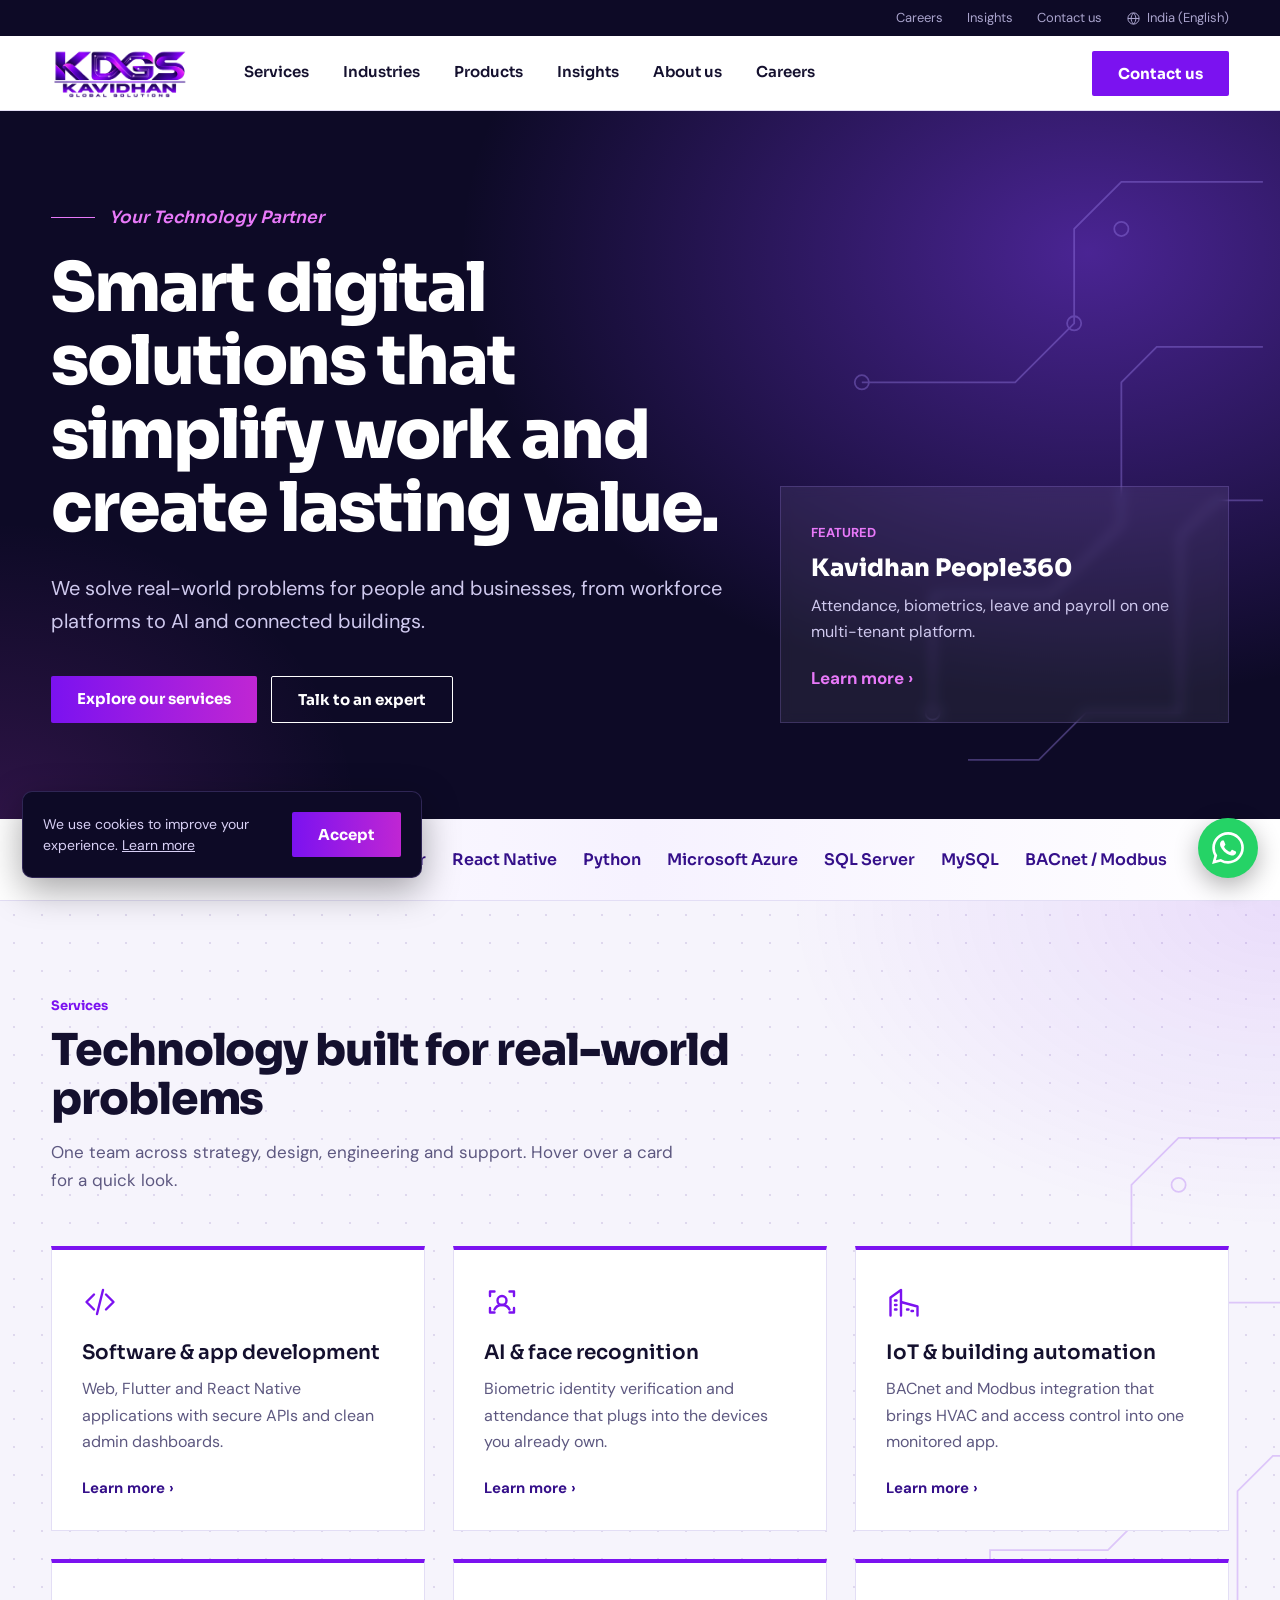
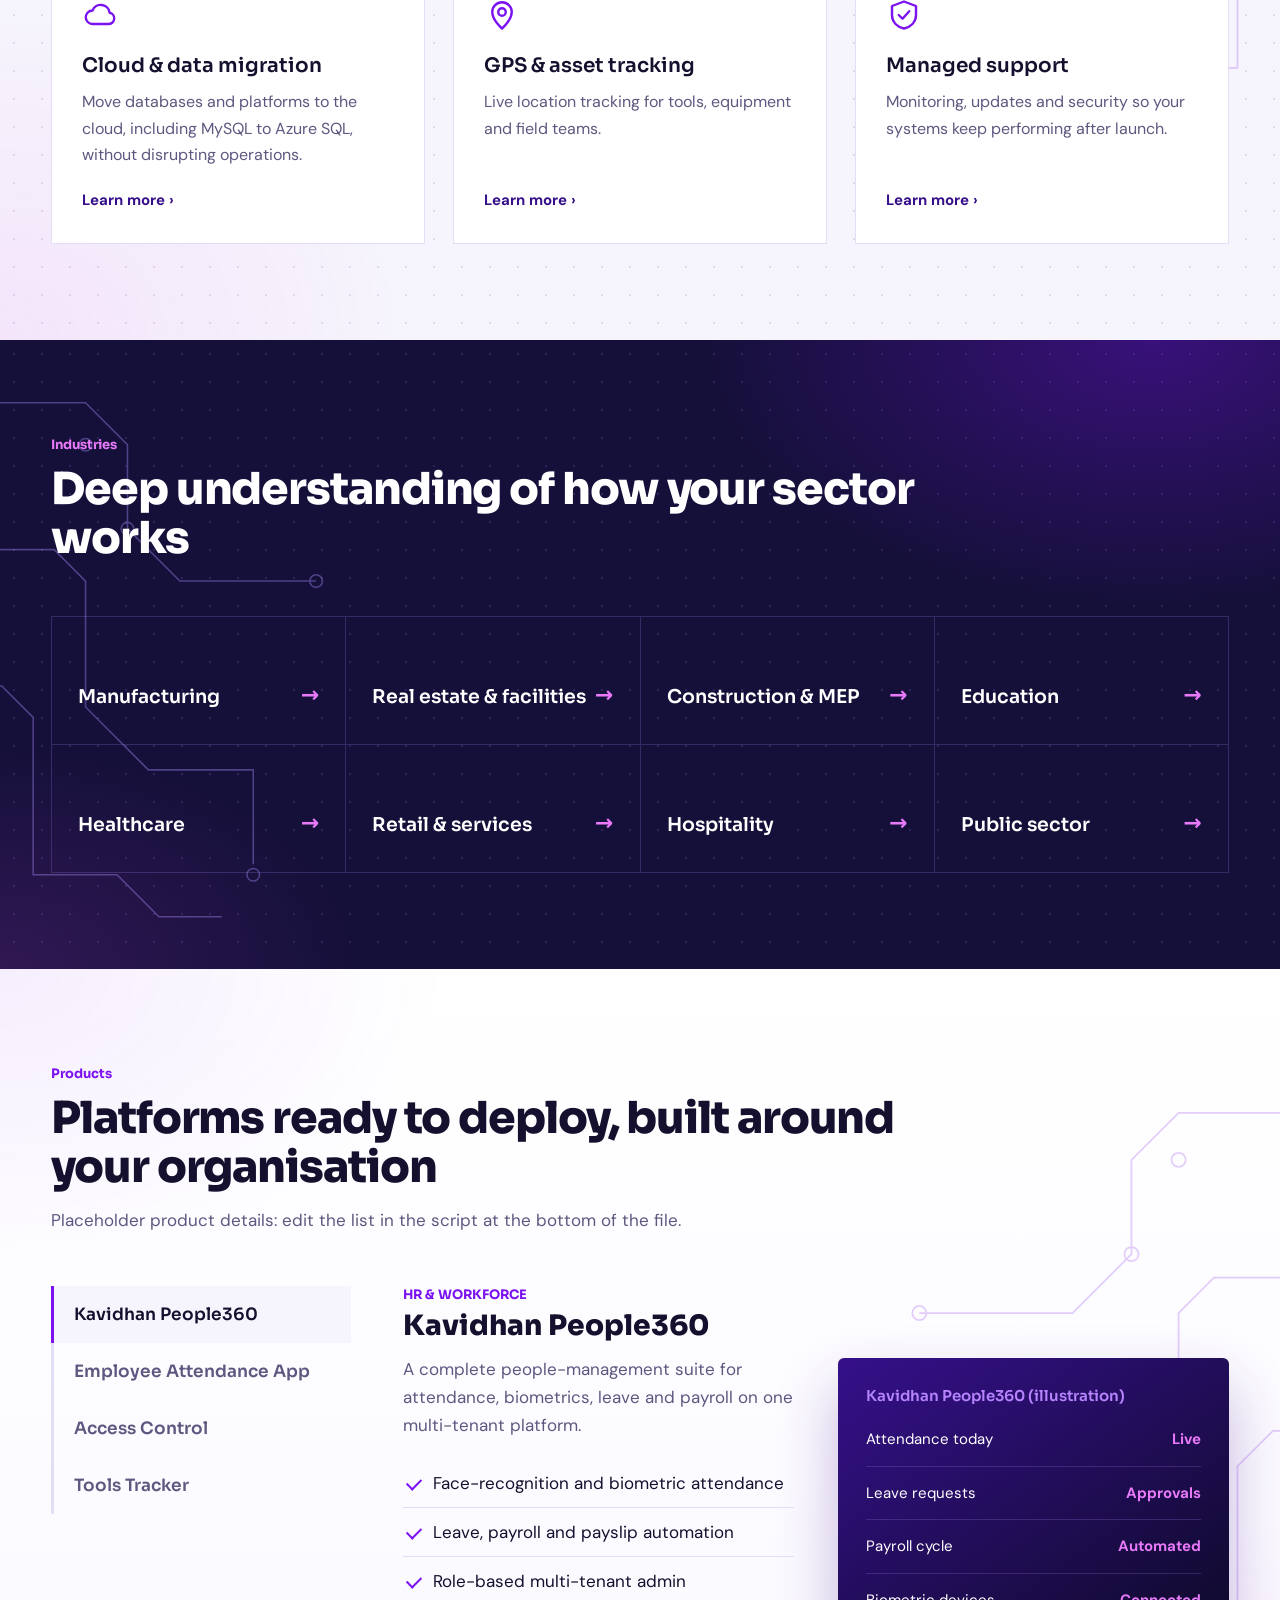
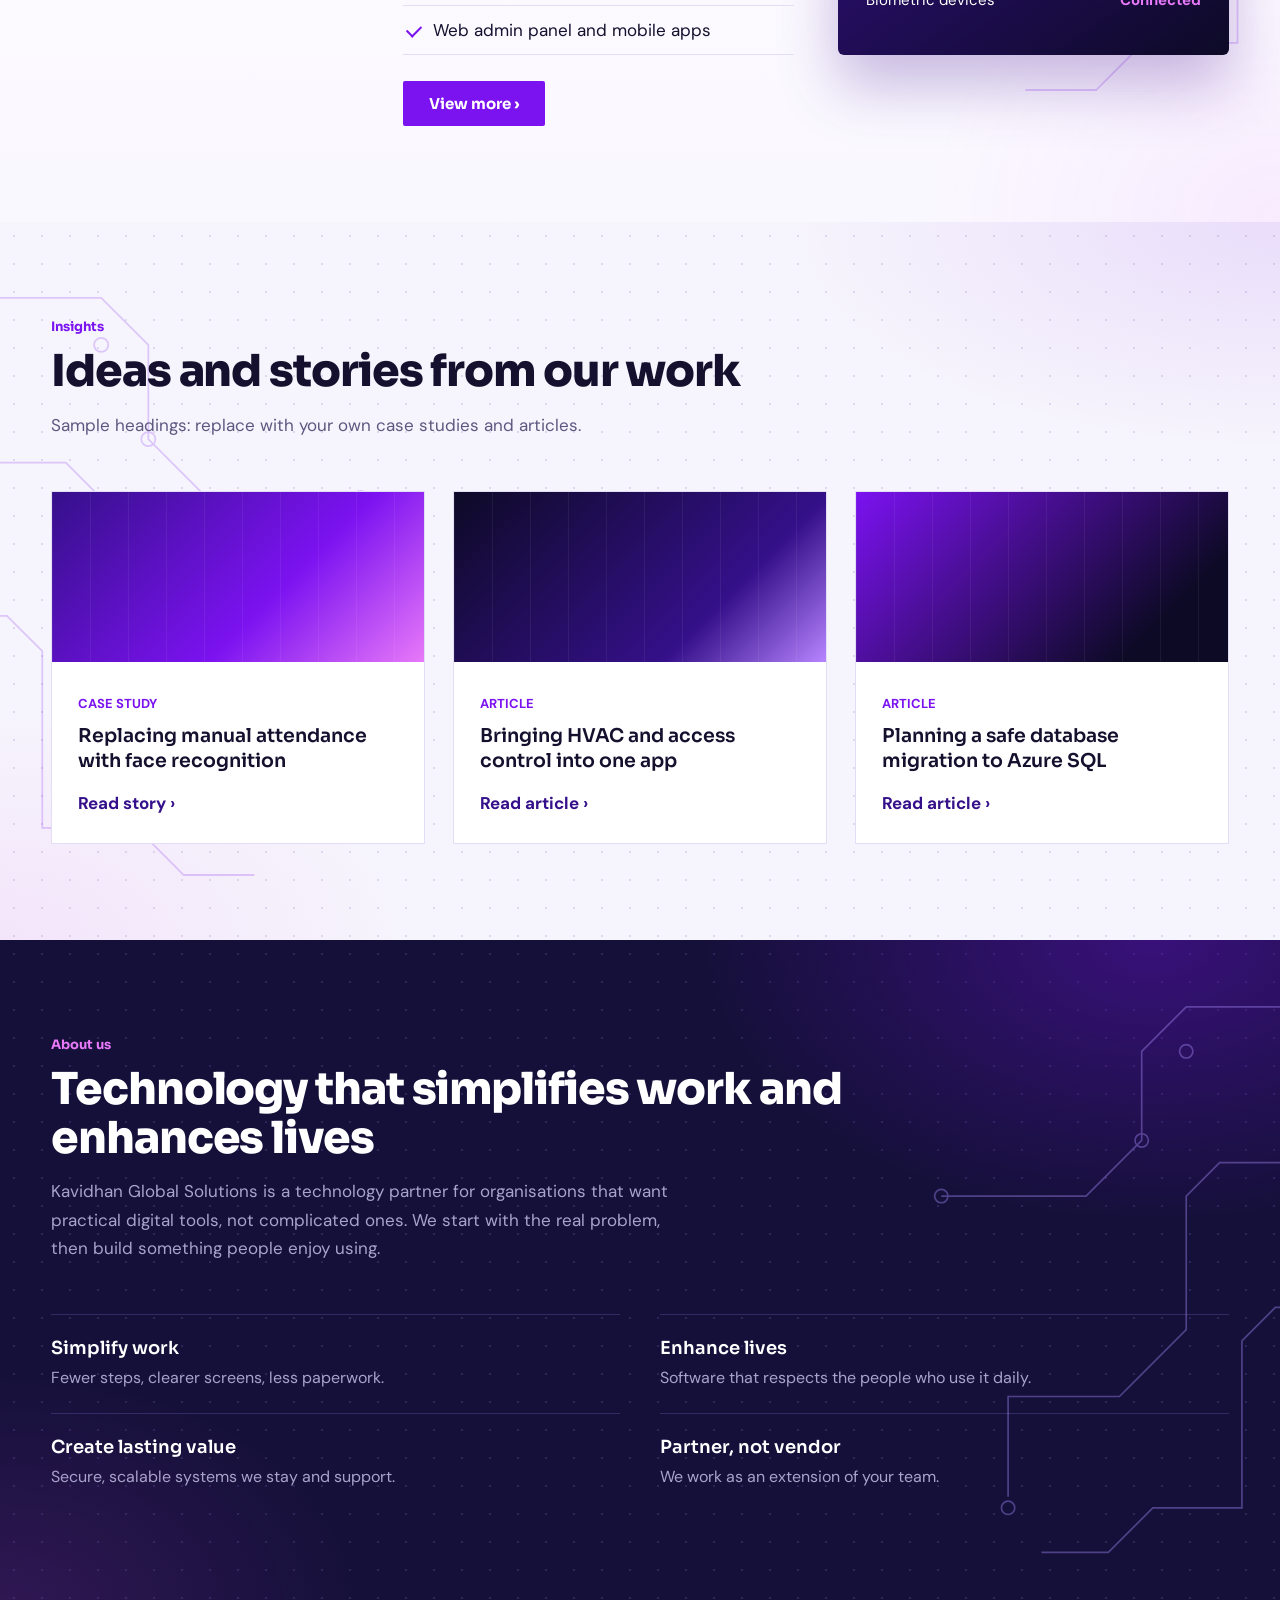
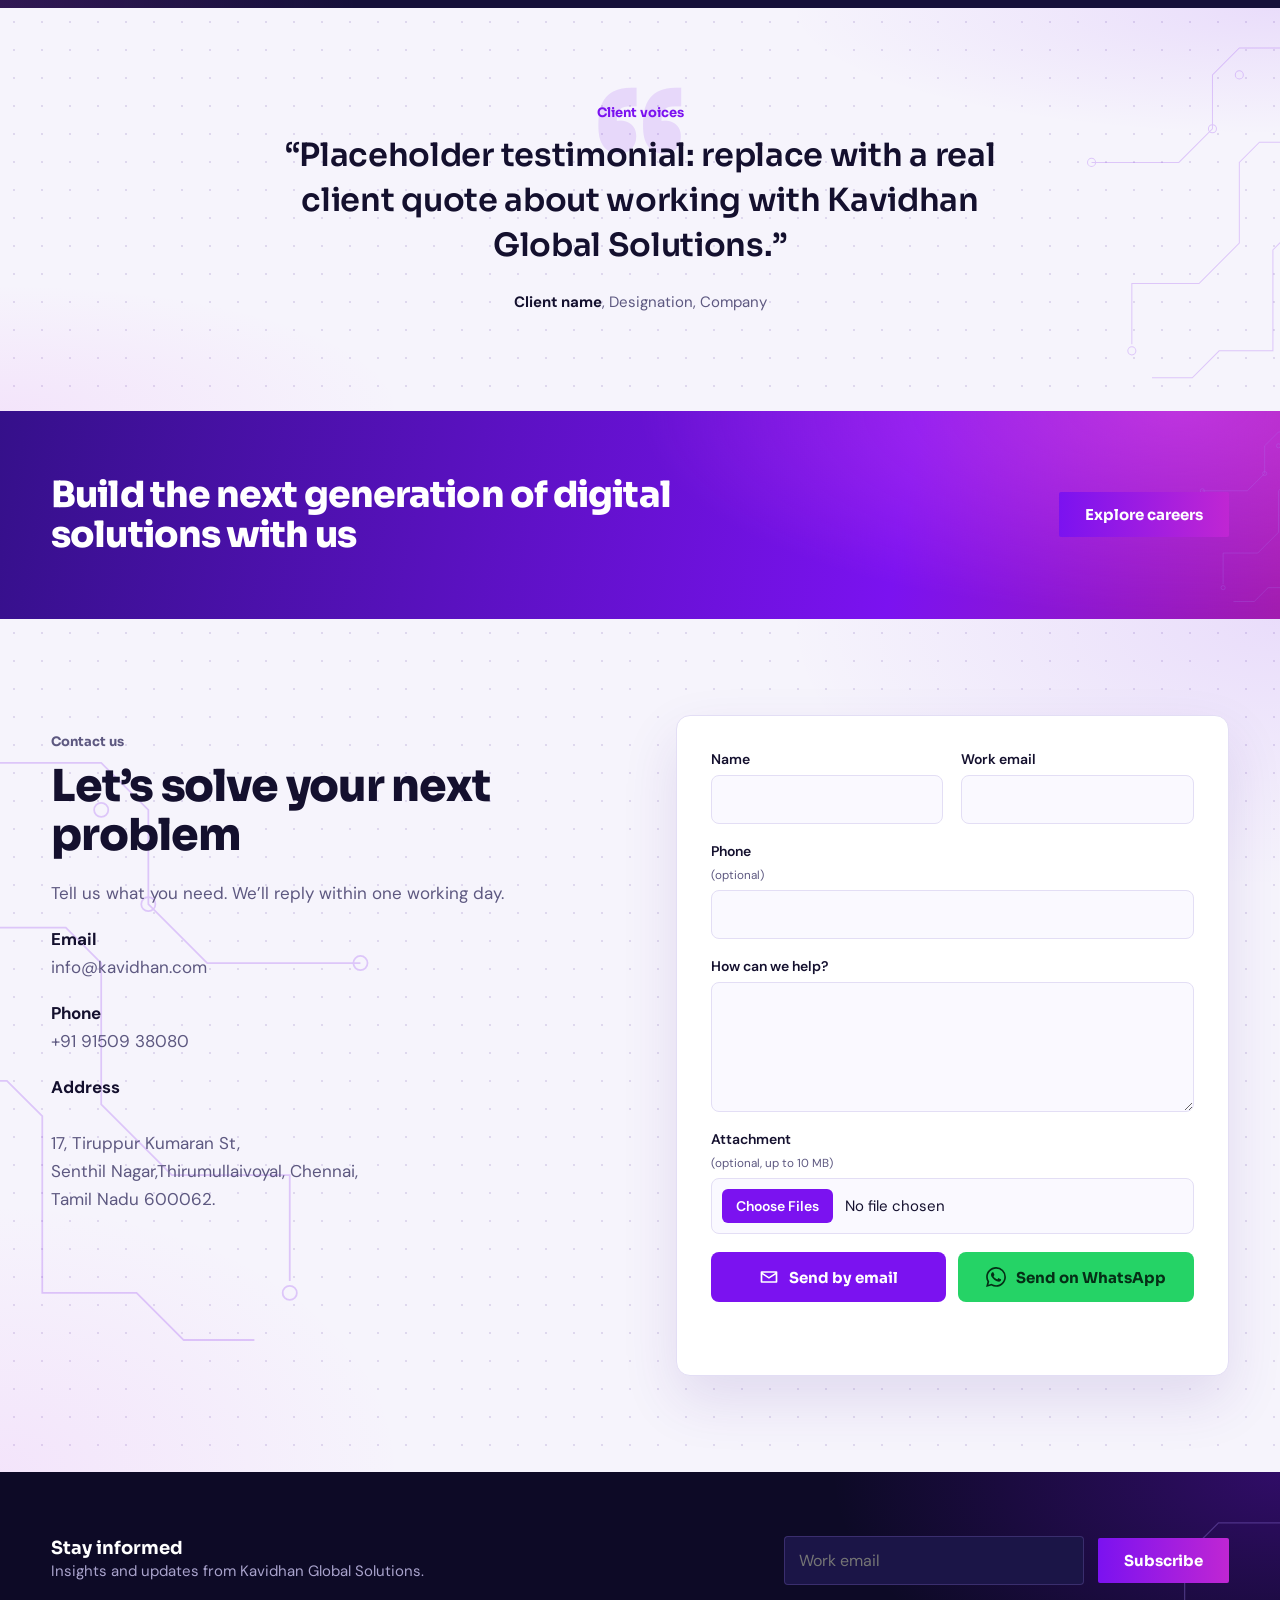
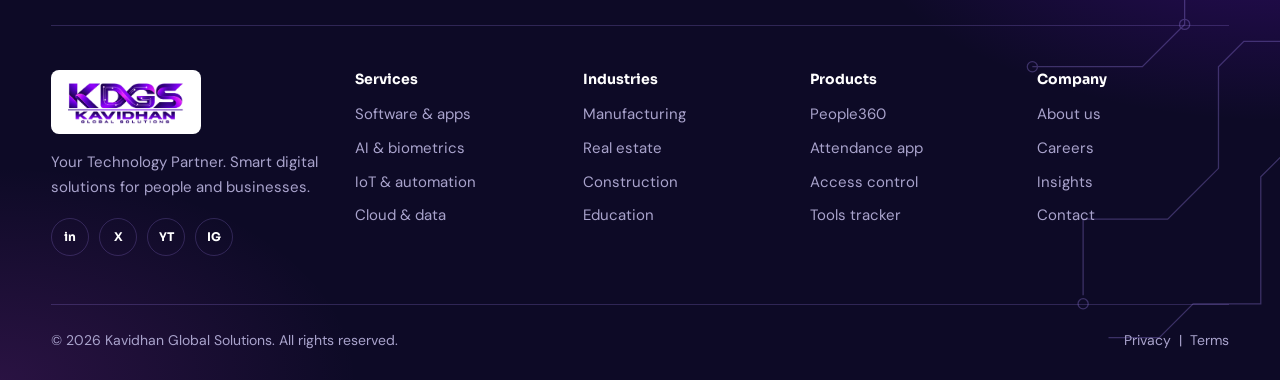
==== commit 760355ea: "updates" ====
--- a/index.html
+++ b/index.html
@@ -128,8 +128,19 @@
         <h2>Let’s solve your next problem</h2>
         <p>Tell us what you need. We’ll reply within one working day.</p>
         <p><strong>Email</strong>info@kavidhan.com</p>
-        <p><strong>Phone</strong>+91 00000 00000</p>
-        <p><strong>Address</strong>Your office address, City, Tamil Nadu, India</p>
+        <p><strong>Phone</strong>+91 91509 38080</p>
+        <p>
+          <a
+  href="https://www.google.com/maps?q=13.1189328,80.1340774"
+  target="_blank"
+  rel="noopener noreferrer"
+>
+  <strong>Address</strong><br>
+  17, Tiruppur Kumaran St,<br>
+  Senthil Nagar,Thirumullaivoyal, Chennai,<br>
+  Tamil Nadu 600062.
+</p>
+</a>
       </div>
       <form id="cf" novalidate>
         <div class="two">
@@ -164,7 +175,7 @@
 </footer>
 <div class="ck" id="ck" hidden><p>We use cookies to improve your experience. <a href="#" style="text-decoration:underline">Learn more</a></p><button class="btn gold" id="ckb">Accept</button></div>
 <button class="top" id="top2" aria-label="Back to top" hidden>&#8593;</button>
-<a href="https://wa.me/910000000000" id="waf" class="wa-float" target="_blank" rel="noopener" aria-label="Chat on WhatsApp"><svg viewBox="0 0 24 24" aria-hidden="true"><path d="M17.472 14.382c-.297-.149-1.758-.867-2.03-.967-.273-.099-.471-.148-.67.15-.197.297-.767.966-.94 1.164-.173.199-.347.223-.644.075-.297-.15-1.255-.463-2.39-1.475-.883-.788-1.48-1.761-1.653-2.059-.173-.297-.018-.458.13-.606.134-.133.298-.347.446-.52.149-.174.198-.298.298-.497.099-.198.05-.371-.025-.52-.075-.149-.669-1.612-.916-2.207-.242-.579-.487-.5-.669-.51-.173-.008-.371-.01-.57-.01-.198 0-.52.074-.792.372-.272.297-1.04 1.016-1.04 2.479 0 1.462 1.065 2.875 1.213 3.074.149.198 2.096 3.2 5.077 4.487.709.306 1.262.489 1.694.625.712.227 1.36.195 1.871.118.571-.085 1.758-.719 2.006-1.413.248-.694.248-1.289.173-1.413-.074-.124-.272-.198-.57-.347m-5.421 7.403h-.004a9.87 9.87 0 01-5.031-1.378l-.361-.214-3.741.982.998-3.648-.235-.374a9.86 9.86 0 01-1.51-5.26c.001-5.45 4.436-9.884 9.888-9.884 2.64 0 5.122 1.03 6.988 2.898a9.825 9.825 0 012.893 6.994c-.003 5.45-4.437 9.884-9.885 9.884m8.413-18.297A11.815 11.815 0 0012.05 0C5.495 0 .16 5.335.157 11.892c0 2.096.547 4.142 1.588 5.945L.057 24l6.305-1.654a11.882 11.882 0 005.683 1.448h.005c6.554 0 11.89-5.335 11.893-11.893a11.821 11.821 0 00-3.48-8.413z"/></svg></a>
+<a href="https://wa.me/919150938080" id="waf" class="wa-float" target="_blank" rel="noopener" aria-label="Chat on WhatsApp"><svg viewBox="0 0 24 24" aria-hidden="true"><path d="M17.472 14.382c-.297-.149-1.758-.867-2.03-.967-.273-.099-.471-.148-.67.15-.197.297-.767.966-.94 1.164-.173.199-.347.223-.644.075-.297-.15-1.255-.463-2.39-1.475-.883-.788-1.48-1.761-1.653-2.059-.173-.297-.018-.458.13-.606.134-.133.298-.347.446-.52.149-.174.198-.298.298-.497.099-.198.05-.371-.025-.52-.075-.149-.669-1.612-.916-2.207-.242-.579-.487-.5-.669-.51-.173-.008-.371-.01-.57-.01-.198 0-.52.074-.792.372-.272.297-1.04 1.016-1.04 2.479 0 1.462 1.065 2.875 1.213 3.074.149.198 2.096 3.2 5.077 4.487.709.306 1.262.489 1.694.625.712.227 1.36.195 1.871.118.571-.085 1.758-.719 2.006-1.413.248-.694.248-1.289.173-1.413-.074-.124-.272-.198-.57-.347m-5.421 7.403h-.004a9.87 9.87 0 01-5.031-1.378l-.361-.214-3.741.982.998-3.648-.235-.374a9.86 9.86 0 01-1.51-5.26c.001-5.45 4.436-9.884 9.888-9.884 2.64 0 5.122 1.03 6.988 2.898a9.825 9.825 0 012.893 6.994c-.003 5.45-4.437 9.884-9.885 9.884m8.413-18.297A11.815 11.815 0 0012.05 0C5.495 0 .16 5.335.157 11.892c0 2.096.547 4.142 1.588 5.945L.057 24l6.305-1.654a11.882 11.882 0 005.683 1.448h.005c6.554 0 11.89-5.335 11.893-11.893a11.821 11.821 0 00-3.48-8.413z"/></svg></a>
 <script src="assets/common.js"></script>
 <script>
 var f=document.getElementById('cf'),st=document.getElementById('st'),att=document.getElementById('att');
